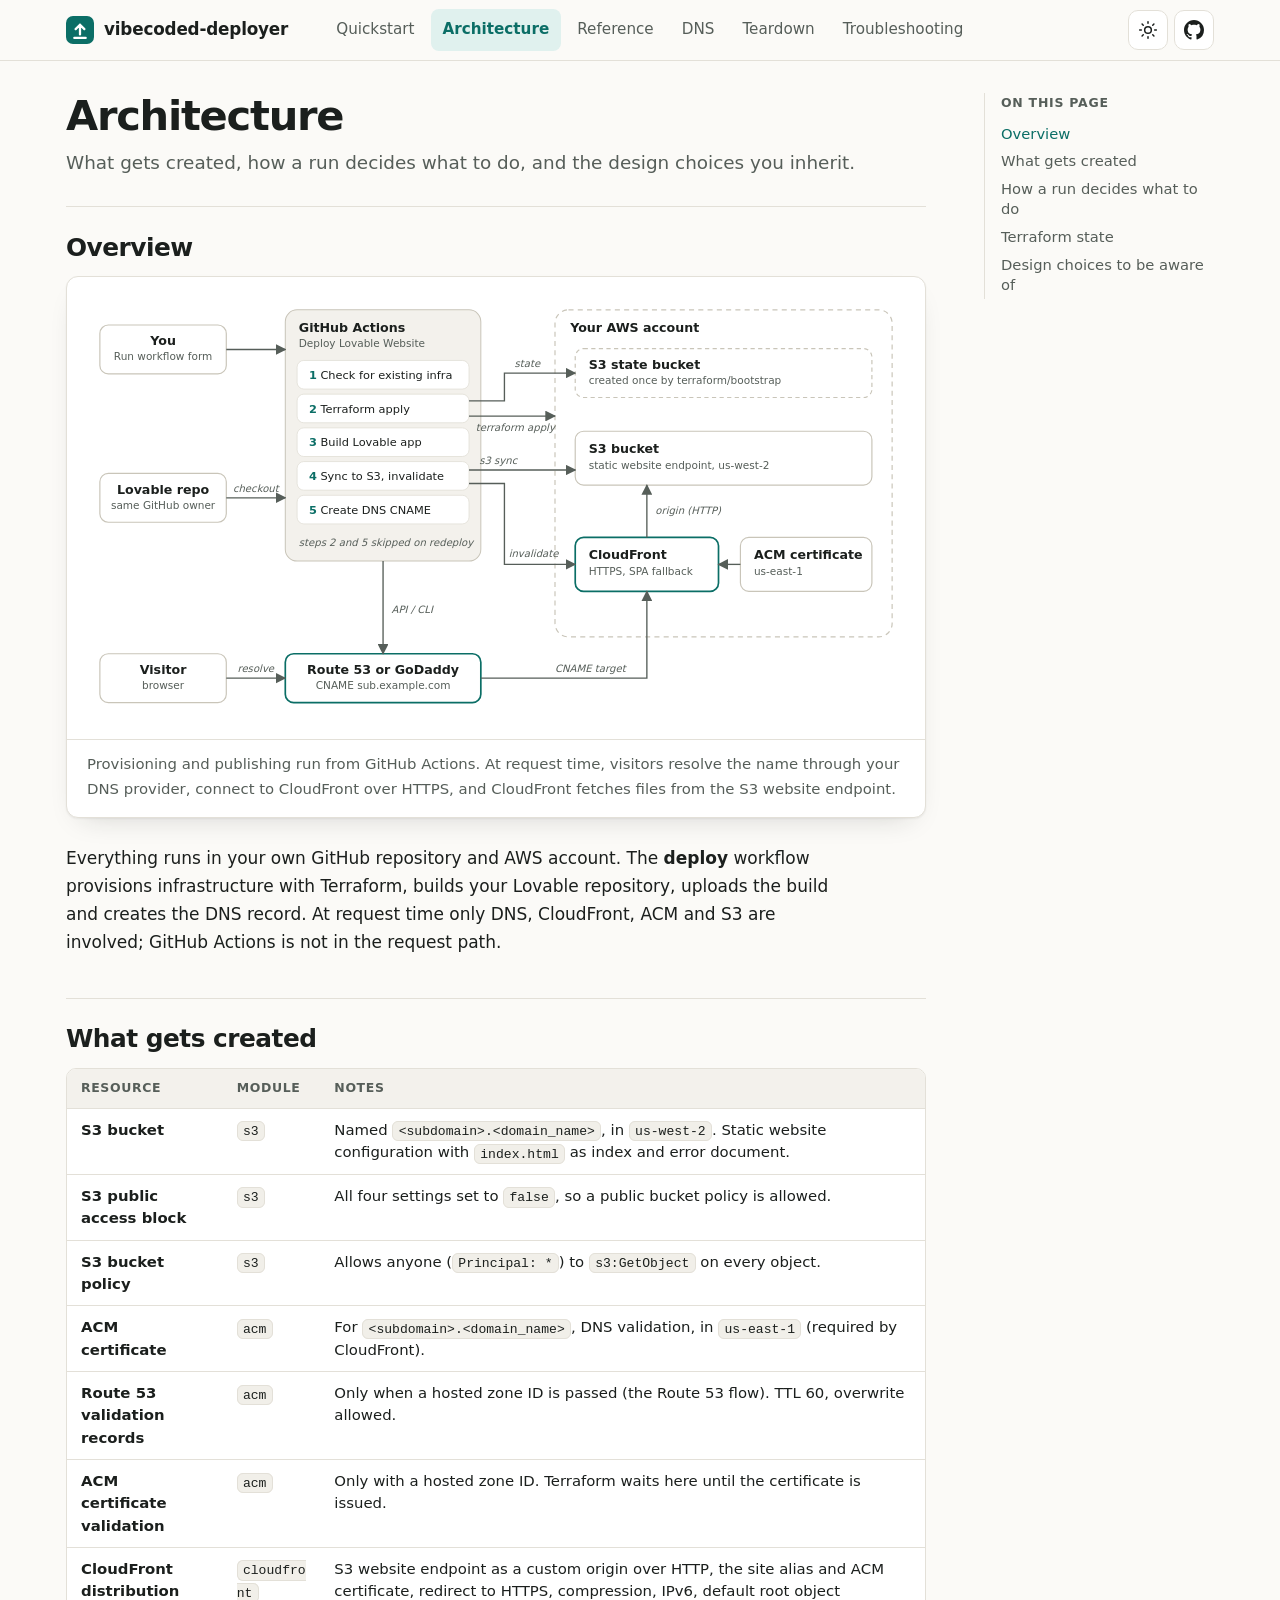
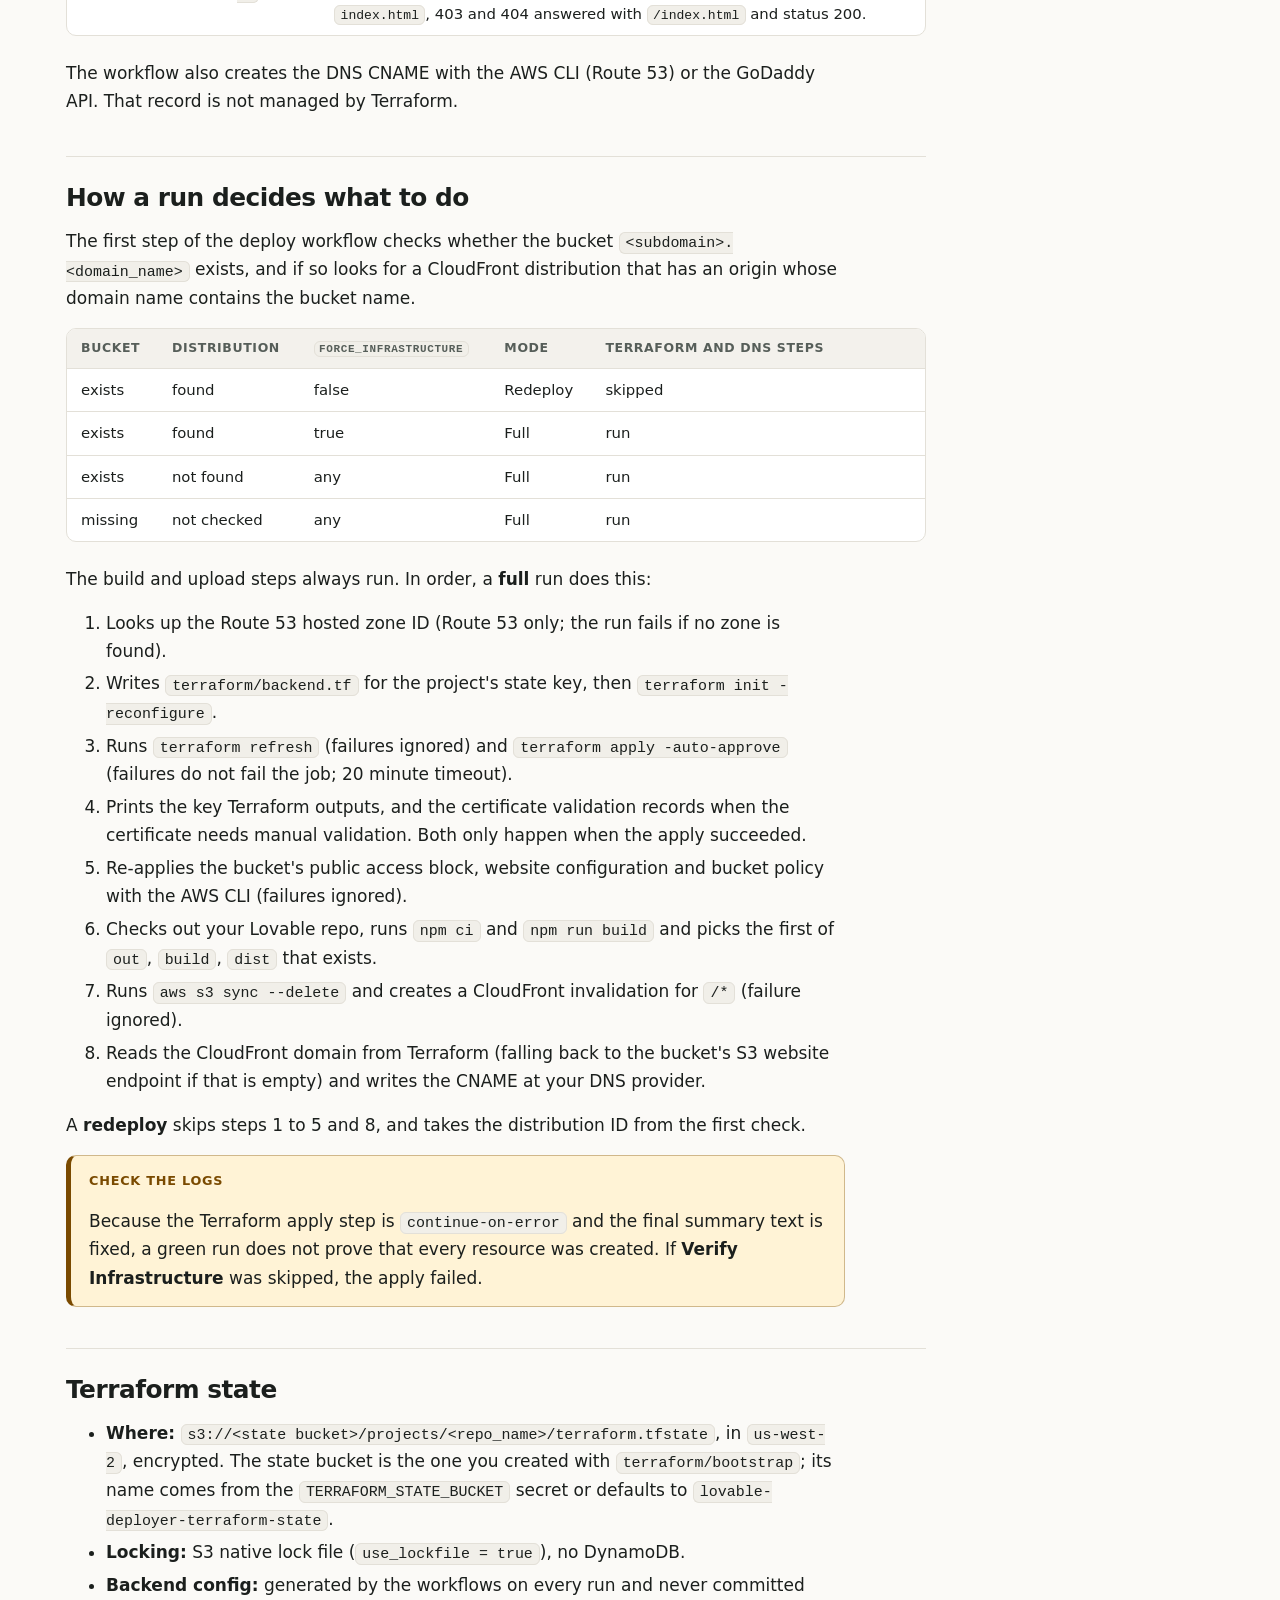
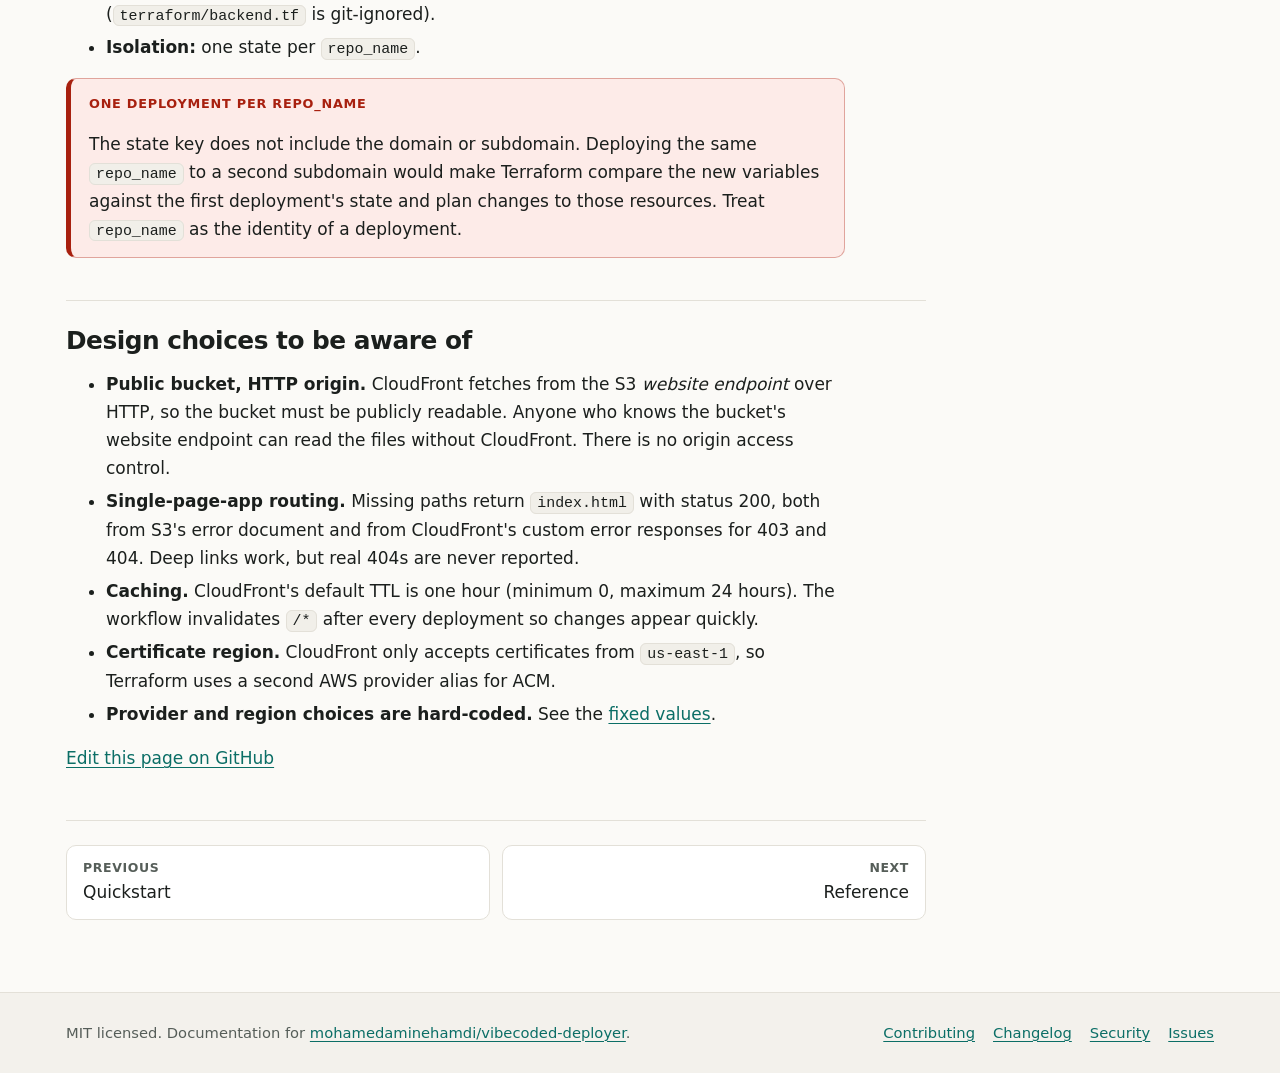
==== docs/architecture.html @ f10f0ac2 "Initial release of vibecoded-deployer Deploy Lovable-generated React apps to your own AWS account (S" ====
<!doctype html>
<html lang="en">
<head>
  <meta charset="utf-8">
  <meta name="viewport" content="width=device-width, initial-scale=1">
  <title>Architecture · vibecoded-deployer</title>
  <meta name="description" content="What vibecoded-deployer creates in AWS, how the deploy workflow decides what to do, and where state lives.">
  <meta name="color-scheme" content="light dark">
  <link rel="icon" href="assets/favicon.svg" type="image/svg+xml">
  <script>document.documentElement.classList.add("js");try{var t=localStorage.getItem("ld-theme");if(t==="light"||t==="dark"){document.documentElement.setAttribute("data-theme",t)}}catch(e){}</script>
  <link rel="stylesheet" href="assets/site.css">
</head>
<body>
  <a class="skip-link" href="#main">Skip to content</a>
  <header class="site-header">
    <div class="container header-inner">
      <a class="brand" href="index.html"><svg viewBox="0 0 32 32" aria-hidden="true" focusable="false"><rect width="32" height="32" rx="8" fill="var(--accent)"/><path d="M16 21V10m0 0-5 5m5-5 5 5M9.5 25h13" fill="none" stroke="var(--accent-contrast)" stroke-width="2.6" stroke-linecap="round" stroke-linejoin="round"/></svg><span>vibecoded-deployer</span></a>
      <nav class="site-nav" id="site-nav" aria-label="Primary">
          <a href="quickstart.html">Quickstart</a>
          <a href="architecture.html" aria-current="page">Architecture</a>
          <a href="reference.html">Reference</a>
          <a href="dns.html">DNS</a>
          <a href="teardown.html">Teardown</a>
          <a href="troubleshooting.html">Troubleshooting</a>
      </nav>
      <div class="header-actions">
        <button class="icon-btn theme-btn" type="button" data-theme-toggle aria-label="Dark mode" aria-pressed="false"><svg class="sun" viewBox="0 0 24 24" aria-hidden="true" focusable="false"><circle cx="12" cy="12" r="4"/><path d="M12 2v2M12 20v2M4.9 4.9l1.4 1.4M17.7 17.7l1.4 1.4M2 12h2M20 12h2M4.9 19.1l1.4-1.4M17.7 6.3l1.4-1.4"/></svg><svg class="moon" viewBox="0 0 24 24" aria-hidden="true" focusable="false"><path d="M21 12.8A9 9 0 1 1 11.2 3a7 7 0 0 0 9.8 9.8z"/></svg></button>
        <a class="icon-btn" href="https://github.com/mohamedaminehamdi/vibecoded-deployer" aria-label="vibecoded-deployer on GitHub"><svg class="filled" viewBox="0 0 16 16" aria-hidden="true" focusable="false"><path d="M8 0C3.58 0 0 3.58 0 8c0 3.54 2.29 6.53 5.47 7.59.4.07.55-.17.55-.38 0-.19-.01-.82-.01-1.49-2.01.37-2.53-.49-2.69-.94-.09-.23-.48-.94-.82-1.13-.28-.15-.68-.52-.01-.53.63-.01 1.08.58 1.23.82.72 1.21 1.87.87 2.33.66.07-.52.28-.87.51-1.07-1.78-.2-3.64-.89-3.64-3.95 0-.87.31-1.59.82-2.15-.08-.2-.36-1.02.08-2.12 0 0 .67-.21 2.2.82.64-.18 1.32-.27 2-.27.68 0 1.36.09 2 .27 1.53-1.04 2.2-.82 2.2-.82.44 1.1.16 1.92.08 2.12.51.56.82 1.27.82 2.15 0 3.07-1.87 3.75-3.65 3.95.29.25.54.73.54 1.48 0 1.07-.01 1.93-.01 2.2 0 .21.15.46.55.38A8.01 8.01 0 0 0 16 8c0-4.42-3.58-8-8-8z"/></svg></a>
        <button class="icon-btn menu-btn" type="button" data-menu-toggle aria-expanded="false" aria-controls="site-nav" aria-label="Menu"><svg viewBox="0 0 24 24" aria-hidden="true" focusable="false"><path d="M4 7h16M4 12h16M4 17h16"/></svg></button>
      </div>
    </div>
  </header>
  <main id="main">
    <div class="container doc">
      <div class="toc-col"><nav class="toc" aria-labelledby="toc-title"><p class="toc-title" id="toc-title">On this page</p><ul>
<li><a href="#overview">Overview</a></li>
<li><a href="#resources">What gets created</a></li>
<li><a href="#decision">How a run decides what to do</a></li>
<li><a href="#state">Terraform state</a></li>
<li><a href="#design">Design choices to be aware of</a></li>
</ul></nav></div>
      <article class="doc-main">
        <h1>Architecture</h1>
        <p class="page-lede">What gets created, how a run decides what to do, and the design choices you inherit.</p>
        <h2 id="overview">Overview<a class="anchor" href="#overview" aria-label="Link to this section">#</a></h2>
        <figure class="diagram">
  <div class="diagram-scroll" tabindex="0" role="region" aria-label="Architecture diagram (scrolls horizontally on small screens)">
    <svg viewBox="0 0 980 510" role="img" aria-labelledby="dg-title dg-desc">
      <title id="dg-title">vibecoded-deployer architecture</title>
      <desc id="dg-desc">You run a GitHub Actions workflow. It checks for existing infrastructure, applies Terraform to create an S3 bucket, an ACM certificate and a CloudFront distribution in your AWS account, builds your Lovable repository, syncs the build to S3, invalidates the CloudFront cache and writes a CNAME at Route 53 or GoDaddy. Visitors resolve the name through DNS and reach CloudFront, which serves the files from S3.</desc>
      <defs>
        <marker id="dg-arrowhead" viewBox="0 0 10 10" refX="9" refY="5" markerWidth="8" markerHeight="8" orient="auto-start-reverse">
          <path class="dg-head" d="M0 0 L10 5 L0 10 z"/>
        </marker>
      </defs>

      <!-- Left column -->
      <rect class="dg-node" x="20" y="38" width="150" height="58" rx="10"/>
      <text class="dg-title" x="95" y="62" text-anchor="middle">You</text>
      <text class="dg-sub" x="95" y="80" text-anchor="middle">Run workflow form</text>

      <rect class="dg-node" x="20" y="214" width="150" height="58" rx="10"/>
      <text class="dg-title" x="95" y="238" text-anchor="middle">Lovable repo</text>
      <text class="dg-sub" x="95" y="256" text-anchor="middle">same GitHub owner</text>

      <rect class="dg-node" x="20" y="428" width="150" height="58" rx="10"/>
      <text class="dg-title" x="95" y="452" text-anchor="middle">Visitor</text>
      <text class="dg-sub" x="95" y="470" text-anchor="middle">browser</text>

      <!-- GitHub Actions panel -->
      <rect class="dg-panel" x="240" y="20" width="232" height="298" rx="14"/>
      <text class="dg-title" x="256" y="46">GitHub Actions</text>
      <text class="dg-sub" x="256" y="64">Deploy Lovable Website</text>

      <rect class="dg-step" x="254" y="80" width="204" height="34" rx="8"/>
      <text class="dg-text" x="268" y="102"><tspan class="dg-num">1</tspan>  Check for existing infra</text>
      <rect class="dg-step" x="254" y="120" width="204" height="34" rx="8"/>
      <text class="dg-text" x="268" y="142"><tspan class="dg-num">2</tspan>  Terraform apply</text>
      <rect class="dg-step" x="254" y="160" width="204" height="34" rx="8"/>
      <text class="dg-text" x="268" y="182"><tspan class="dg-num">3</tspan>  Build Lovable app</text>
      <rect class="dg-step" x="254" y="200" width="204" height="34" rx="8"/>
      <text class="dg-text" x="268" y="222"><tspan class="dg-num">4</tspan>  Sync to S3, invalidate</text>
      <rect class="dg-step" x="254" y="240" width="204" height="34" rx="8"/>
      <text class="dg-text" x="268" y="262"><tspan class="dg-num">5</tspan>  Create DNS CNAME</text>
      <text class="dg-label" x="256" y="300">steps 2 and 5 skipped on redeploy</text>

      <!-- DNS -->
      <rect class="dg-node is-accent" x="240" y="428" width="232" height="58" rx="10"/>
      <text class="dg-title" x="356" y="452" text-anchor="middle">Route 53 or GoDaddy</text>
      <text class="dg-sub" x="356" y="470" text-anchor="middle">CNAME  sub.example.com</text>

      <!-- AWS account -->
      <rect class="dg-aws" x="560" y="20" width="400" height="388" rx="16"/>
      <text class="dg-title" x="578" y="46">Your AWS account</text>

      <rect class="dg-node is-dashed" x="584" y="66" width="352" height="58" rx="10"/>
      <text class="dg-title" x="600" y="90">S3 state bucket</text>
      <text class="dg-sub" x="600" y="108">created once by terraform/bootstrap</text>

      <rect class="dg-node" x="584" y="164" width="352" height="64" rx="10"/>
      <text class="dg-title" x="600" y="190">S3 bucket</text>
      <text class="dg-sub" x="600" y="209">static website endpoint, us-west-2</text>

      <rect class="dg-node is-accent" x="584" y="290" width="170" height="64" rx="10"/>
      <text class="dg-title" x="600" y="316">CloudFront</text>
      <text class="dg-sub" x="600" y="335">HTTPS, SPA fallback</text>

      <rect class="dg-node" x="780" y="290" width="156" height="64" rx="10"/>
      <text class="dg-title" x="796" y="316">ACM certificate</text>
      <text class="dg-sub" x="796" y="335">us-east-1</text>

      <!-- Arrows -->
      <path class="dg-arrow" marker-end="url(#dg-arrowhead)" d="M170 67 H240"/>
      <path class="dg-arrow" marker-end="url(#dg-arrowhead)" d="M170 243 H240"/>
      <text class="dg-label" x="205" y="236" text-anchor="middle">checkout</text>

      <path class="dg-arrow" marker-end="url(#dg-arrowhead)" d="M458 128 H500 V95 H584"/>
      <text class="dg-label" x="512" y="88">state</text>
      <path class="dg-arrow" marker-end="url(#dg-arrowhead)" d="M458 146 H560"/>
      <text class="dg-label" x="466" y="164">terraform apply</text>

      <path class="dg-arrow" marker-end="url(#dg-arrowhead)" d="M458 210 H584"/>
      <text class="dg-label" x="470" y="203">s3 sync</text>
      <path class="dg-arrow" marker-end="url(#dg-arrowhead)" d="M458 226 H500 V322 H584"/>
      <text class="dg-label" x="505" y="313">invalidate</text>

      <path class="dg-arrow" marker-end="url(#dg-arrowhead)" d="M356 318 V428"/>
      <text class="dg-label" x="366" y="380">API / CLI</text>

      <path class="dg-arrow" marker-end="url(#dg-arrowhead)" d="M170 457 H240"/>
      <text class="dg-label" x="205" y="450" text-anchor="middle">resolve</text>

      <path class="dg-arrow" marker-end="url(#dg-arrowhead)" d="M472 457 H669 V354"/>
      <text class="dg-label" x="560" y="450">CNAME target</text>

      <path class="dg-arrow" marker-end="url(#dg-arrowhead)" d="M669 290 V228"/>
      <text class="dg-label" x="679" y="262">origin (HTTP)</text>

      <path class="dg-arrow" marker-end="url(#dg-arrowhead)" d="M780 322 H754"/>
    </svg>
  </div>
  <figcaption>Provisioning and publishing run from GitHub Actions. At request time, visitors resolve the name through your DNS provider, connect to CloudFront over HTTPS, and CloudFront fetches files from the S3 website endpoint.</figcaption>
</figure>

        <p>Everything runs in your own GitHub repository and AWS account. The <strong>deploy</strong> workflow provisions infrastructure with Terraform, builds your Lovable repository, uploads the build and creates the DNS record. At request time only DNS, CloudFront, ACM and S3 are involved; GitHub Actions is not in the request path.</p>

        <h2 id="resources">What gets created<a class="anchor" href="#resources" aria-label="Link to this section">#</a></h2>
        <div class="table-wrap" tabindex="0" role="region" aria-label="Terraform resources by module (scrolls horizontally if needed)"><table>
          <caption class="sr-only">Terraform resources by module</caption>
          <thead><tr><th scope="col">Resource</th><th scope="col">Module</th><th scope="col">Notes</th></tr></thead>
          <tbody>
            <tr><th scope="row">S3 bucket</th><td><code>s3</code></td><td>Named <code>&lt;subdomain&gt;.&lt;domain_name&gt;</code>, in <code>us-west-2</code>. Static website configuration with <code>index.html</code> as index and error document.</td></tr>
            <tr><th scope="row">S3 public access block</th><td><code>s3</code></td><td>All four settings set to <code>false</code>, so a public bucket policy is allowed.</td></tr>
            <tr><th scope="row">S3 bucket policy</th><td><code>s3</code></td><td>Allows anyone (<code>Principal: *</code>) to <code>s3:GetObject</code> on every object.</td></tr>
            <tr><th scope="row">ACM certificate</th><td><code>acm</code></td><td>For <code>&lt;subdomain&gt;.&lt;domain_name&gt;</code>, DNS validation, in <code>us-east-1</code> (required by CloudFront).</td></tr>
            <tr><th scope="row">Route 53 validation records</th><td><code>acm</code></td><td>Only when a hosted zone ID is passed (the Route 53 flow). TTL 60, overwrite allowed.</td></tr>
            <tr><th scope="row">ACM certificate validation</th><td><code>acm</code></td><td>Only with a hosted zone ID. Terraform waits here until the certificate is issued.</td></tr>
            <tr><th scope="row">CloudFront distribution</th><td><code>cloudfront</code></td><td>S3 website endpoint as a custom origin over HTTP, the site alias and ACM certificate, redirect to HTTPS, compression, IPv6, default root object <code>index.html</code>, 403 and 404 answered with <code>/index.html</code> and status 200.</td></tr>
          </tbody>
        </table></div>
        <p>The workflow also creates the DNS CNAME with the AWS CLI (Route 53) or the GoDaddy API. That record is not managed by Terraform.</p>

        <h2 id="decision">How a run decides what to do<a class="anchor" href="#decision" aria-label="Link to this section">#</a></h2>
        <p>The first step of the deploy workflow checks whether the bucket <code>&lt;subdomain&gt;.&lt;domain_name&gt;</code> exists, and if so looks for a CloudFront distribution that has an origin whose domain name contains the bucket name.</p>
        <div class="table-wrap" tabindex="0" role="region" aria-label="Deploy mode by existing infrastructure (scrolls horizontally if needed)"><table>
          <caption class="sr-only">Deploy mode by existing infrastructure</caption>
          <thead><tr><th scope="col">Bucket</th><th scope="col">Distribution</th><th scope="col"><code>force_infrastructure</code></th><th scope="col">Mode</th><th scope="col">Terraform and DNS steps</th></tr></thead>
          <tbody>
            <tr><td>exists</td><td>found</td><td>false</td><td>Redeploy</td><td>skipped</td></tr>
            <tr><td>exists</td><td>found</td><td>true</td><td>Full</td><td>run</td></tr>
            <tr><td>exists</td><td>not found</td><td>any</td><td>Full</td><td>run</td></tr>
            <tr><td>missing</td><td>not checked</td><td>any</td><td>Full</td><td>run</td></tr>
          </tbody>
        </table></div>
        <p>The build and upload steps always run. In order, a <strong>full</strong> run does this:</p>
        <ol>
          <li>Looks up the Route 53 hosted zone ID (Route 53 only; the run fails if no zone is found).</li>
          <li>Writes <code>terraform/backend.tf</code> for the project's state key, then <code>terraform init -reconfigure</code>.</li>
          <li>Runs <code>terraform refresh</code> (failures ignored) and <code>terraform apply -auto-approve</code> (failures do not fail the job; 20 minute timeout).</li>
          <li>Prints the key Terraform outputs, and the certificate validation records when the certificate needs manual validation. Both only happen when the apply succeeded.</li>
          <li>Re-applies the bucket's public access block, website configuration and bucket policy with the AWS CLI (failures ignored).</li>
          <li>Checks out your Lovable repo, runs <code>npm ci</code> and <code>npm run build</code> and picks the first of <code>out</code>, <code>build</code>, <code>dist</code> that exists.</li>
          <li>Runs <code>aws s3 sync --delete</code> and creates a CloudFront invalidation for <code>/*</code> (failure ignored).</li>
          <li>Reads the CloudFront domain from Terraform (falling back to the bucket's S3 website endpoint if that is empty) and writes the CNAME at your DNS provider.</li>
        </ol>
        <p>A <strong>redeploy</strong> skips steps 1 to 5 and 8, and takes the distribution ID from the first check.</p>
        <div class="callout warn">
          <p class="callout-title">Check the logs</p>
          <p>Because the Terraform apply step is <code>continue-on-error</code> and the final summary text is fixed, a green run does not prove that every resource was created. If <strong>Verify Infrastructure</strong> was skipped, the apply failed.</p>
        </div>

        <h2 id="state">Terraform state<a class="anchor" href="#state" aria-label="Link to this section">#</a></h2>
        <ul>
          <li><strong>Where:</strong> <code>s3://&lt;state bucket&gt;/projects/&lt;repo_name&gt;/terraform.tfstate</code>, in <code>us-west-2</code>, encrypted. The state bucket is the one you created with <code>terraform/bootstrap</code>; its name comes from the <code>TERRAFORM_STATE_BUCKET</code> secret or defaults to <code>lovable-deployer-terraform-state</code>.</li>
          <li><strong>Locking:</strong> S3 native lock file (<code>use_lockfile = true</code>), no DynamoDB.</li>
          <li><strong>Backend config:</strong> generated by the workflows on every run and never committed (<code>terraform/backend.tf</code> is git-ignored).</li>
          <li><strong>Isolation:</strong> one state per <code>repo_name</code>.</li>
        </ul>
        <div class="callout danger">
          <p class="callout-title">One deployment per repo_name</p>
          <p>The state key does not include the domain or subdomain. Deploying the same <code>repo_name</code> to a second subdomain would make Terraform compare the new variables against the first deployment's state and plan changes to those resources. Treat <code>repo_name</code> as the identity of a deployment.</p>
        </div>

        <h2 id="design">Design choices to be aware of<a class="anchor" href="#design" aria-label="Link to this section">#</a></h2>
        <ul>
          <li><strong>Public bucket, HTTP origin.</strong> CloudFront fetches from the S3 <em>website endpoint</em> over HTTP, so the bucket must be publicly readable. Anyone who knows the bucket's website endpoint can read the files without CloudFront. There is no origin access control.</li>
          <li><strong>Single-page-app routing.</strong> Missing paths return <code>index.html</code> with status 200, both from S3's error document and from CloudFront's custom error responses for 403 and 404. Deep links work, but real 404s are never reported.</li>
          <li><strong>Caching.</strong> CloudFront's default TTL is one hour (minimum 0, maximum 24 hours). The workflow invalidates <code>/*</code> after every deployment so changes appear quickly.</li>
          <li><strong>Certificate region.</strong> CloudFront only accepts certificates from <code>us-east-1</code>, so Terraform uses a second AWS provider alias for ACM.</li>
          <li><strong>Provider and region choices are hard-coded.</strong> See the <a href="reference.html#fixed-values">fixed values</a>.</li>
        </ul>

        <p><a href="https://github.com/mohamedaminehamdi/vibecoded-deployer/edit/main/docs/architecture.html">Edit this page on GitHub</a></p>
        <nav class="pager" aria-label="Pages"><a class="prev" href="quickstart.html"><small>Previous</small>Quickstart</a><a class="next" href="reference.html"><small>Next</small>Reference</a></nav>
      </article>
    </div>
  </main>
  <footer class="site-footer">
    <div class="container footer-inner">
      <p>MIT licensed. Documentation for <a href="https://github.com/mohamedaminehamdi/vibecoded-deployer">mohamedaminehamdi/vibecoded-deployer</a>.</p>
      <ul>
        <li><a href="https://github.com/mohamedaminehamdi/vibecoded-deployer/blob/main/CONTRIBUTING.md">Contributing</a></li>
        <li><a href="https://github.com/mohamedaminehamdi/vibecoded-deployer/blob/main/CHANGELOG.md">Changelog</a></li>
        <li><a href="https://github.com/mohamedaminehamdi/vibecoded-deployer/blob/main/SECURITY.md">Security</a></li>
        <li><a href="https://github.com/mohamedaminehamdi/vibecoded-deployer/issues">Issues</a></li>
      </ul>
    </div>
  </footer>
  <script src="assets/site.js" defer></script>
</body>
</html>
---- docs/assets/site.css ----
/* vibecoded-deployer docs. Plain CSS, no build step. Relative URLs only. */

:root {
  color-scheme: light;
  --bg: #fbfaf7;
  --surface: #ffffff;
  --surface-2: #f3f1ec;
  --border: #e3e0d8;
  --border-strong: #c9c5b9;
  --text: #1b1f1d;
  --muted: #565e59;
  --accent: #0b6e66;
  --accent-hover: #09554f;
  --accent-contrast: #ffffff;
  --accent-soft: #e0f1ee;
  --code-bg: #f1efe9;
  --info: #1d4ed8;
  --info-bg: #eaf0fe;
  --warn: #7a4a00;
  --warn-bg: #fff3d6;
  --danger: #a8200f;
  --danger-bg: #fdebe8;
  --shadow: 0 1px 2px rgba(27, 31, 29, 0.06), 0 12px 28px -16px rgba(27, 31, 29, 0.22);
  --radius: 12px;
  --header-h: 60px;
  --font: system-ui, -apple-system, "Segoe UI", Roboto, "Helvetica Neue", Arial, sans-serif;
  --mono: ui-monospace, "SF Mono", SFMono-Regular, Menlo, Consolas, "Liberation Mono", monospace;
}

@media (prefers-color-scheme: dark) {
  :root:not([data-theme="light"]) {
    color-scheme: dark;
    --bg: #0d1210;
    --surface: #141b18;
    --surface-2: #19231f;
    --border: #25312b;
    --border-strong: #3a4a42;
    --text: #e7ede9;
    --muted: #a0aea7;
    --accent: #4fd1c0;
    --accent-hover: #7be3d5;
    --accent-contrast: #04211d;
    --accent-soft: #12302c;
    --code-bg: #101815;
    --info: #8fb0ff;
    --info-bg: #14203d;
    --warn: #f3c46b;
    --warn-bg: #2d2410;
    --danger: #ff9b8e;
    --danger-bg: #3a1613;
    --shadow: 0 1px 2px rgba(0, 0, 0, 0.4), 0 12px 28px -16px rgba(0, 0, 0, 0.7);
  }
}

:root[data-theme="dark"] {
  color-scheme: dark;
  --bg: #0d1210;
  --surface: #141b18;
  --surface-2: #19231f;
  --border: #25312b;
  --border-strong: #3a4a42;
  --text: #e7ede9;
  --muted: #a0aea7;
  --accent: #4fd1c0;
  --accent-hover: #7be3d5;
  --accent-contrast: #04211d;
  --accent-soft: #12302c;
  --code-bg: #101815;
  --info: #8fb0ff;
  --info-bg: #14203d;
  --warn: #f3c46b;
  --warn-bg: #2d2410;
  --danger: #ff9b8e;
  --danger-bg: #3a1613;
  --shadow: 0 1px 2px rgba(0, 0, 0, 0.4), 0 12px 28px -16px rgba(0, 0, 0, 0.7);
}

*,
*::before,
*::after {
  box-sizing: border-box;
}

html {
  scroll-padding-top: calc(var(--header-h) + 20px);
  -webkit-text-size-adjust: 100%;
  text-size-adjust: 100%;
}

body {
  margin: 0;
  background: var(--bg);
  color: var(--text);
  font-family: var(--font);
  font-size: 1.0625rem;
  line-height: 1.65;
  -webkit-font-smoothing: antialiased;
}

img,
svg {
  max-width: 100%;
}

a {
  color: var(--accent);
  text-underline-offset: 0.18em;
  text-decoration-thickness: 0.08em;
}

a:hover {
  color: var(--accent-hover);
}

:focus-visible {
  outline: 3px solid var(--accent);
  outline-offset: 2px;
  border-radius: 4px;
}

.skip-link {
  position: absolute;
  left: 16px;
  top: -80px;
  z-index: 100;
  padding: 10px 16px;
  background: var(--accent);
  color: var(--accent-contrast);
  border-radius: 8px;
  font-weight: 600;
  text-decoration: none;
}

.skip-link:focus {
  top: 12px;
  color: var(--accent-contrast);
}

.sr-only {
  position: absolute;
  width: 1px;
  height: 1px;
  padding: 0;
  margin: -1px;
  overflow: hidden;
  clip: rect(0, 0, 0, 0);
  white-space: nowrap;
  border: 0;
}

.container {
  width: 100%;
  max-width: 1180px;
  margin-inline: auto;
  padding-inline: 16px;
}

/* ---------- Header ---------- */

.site-header {
  position: sticky;
  top: 0;
  z-index: 50;
  background: color-mix(in srgb, var(--bg) 88%, transparent);
  -webkit-backdrop-filter: saturate(1.4) blur(10px);
  backdrop-filter: saturate(1.4) blur(10px);
  border-bottom: 1px solid var(--border);
}

.header-inner {
  display: flex;
  align-items: center;
  gap: 12px;
  min-height: var(--header-h);
  flex-wrap: wrap;
}

.brand {
  display: inline-flex;
  align-items: center;
  gap: 10px;
  color: var(--text);
  font-weight: 700;
  font-size: 1.05rem;
  letter-spacing: -0.01em;
  text-decoration: none;
  margin-right: auto;
}

.brand:hover {
  color: var(--text);
}

.brand svg {
  flex: none;
  width: 28px;
  height: 28px;
}

.site-nav {
  order: 3;
  width: 100%;
  display: flex;
  gap: 4px;
  overflow-x: auto;
  padding-bottom: 8px;
}

.js .site-nav {
  display: none;
  flex-direction: column;
  overflow: visible;
  padding-bottom: 12px;
}

.js .site-nav[data-open="true"] {
  display: flex;
}

.site-nav a {
  white-space: nowrap;
  padding: 8px 12px;
  border-radius: 8px;
  color: var(--muted);
  font-size: 0.95rem;
  font-weight: 500;
  text-decoration: none;
}

.site-nav a:hover {
  color: var(--text);
  background: var(--surface-2);
}

.site-nav a[aria-current="page"] {
  color: var(--accent);
  background: var(--accent-soft);
  font-weight: 600;
}

.header-actions {
  display: flex;
  align-items: center;
  gap: 6px;
}

.icon-btn {
  display: inline-grid;
  place-items: center;
  width: 40px;
  height: 40px;
  padding: 0;
  border: 1px solid var(--border);
  border-radius: 10px;
  background: var(--surface);
  color: var(--text);
  cursor: pointer;
  text-decoration: none;
}

.icon-btn:hover {
  background: var(--surface-2);
  color: var(--text);
}

.icon-btn svg {
  width: 20px;
  height: 20px;
  fill: none;
  stroke: currentColor;
  stroke-width: 1.8;
  stroke-linecap: round;
  stroke-linejoin: round;
}

.icon-btn svg.filled {
  fill: currentColor;
  stroke: none;
}

.menu-btn {
  display: none;
}

.js .menu-btn {
  display: inline-grid;
}

.theme-btn .moon {
  display: none;
}

:root[data-theme="dark"] .theme-btn .sun {
  display: none;
}

:root[data-theme="dark"] .theme-btn .moon {
  display: block;
}

@media (prefers-color-scheme: dark) {
  :root:not([data-theme="light"]) .theme-btn .sun {
    display: none;
  }

  :root:not([data-theme="light"]) .theme-btn .moon {
    display: block;
  }
}

@media (min-width: 980px) {
  .site-nav,
  .js .site-nav {
    order: 0;
    width: auto;
    display: flex;
    flex-direction: row;
    overflow: visible;
    padding-bottom: 0;
    margin-right: 8px;
  }

  .brand {
    margin-right: 0;
  }

  .header-inner {
    flex-wrap: nowrap;
  }

  .header-actions {
    margin-left: auto;
  }

  .site-nav {
    margin-left: 24px;
  }

  .js .menu-btn {
    display: none;
  }
}

/* ---------- Buttons ---------- */

.btn {
  display: inline-flex;
  align-items: center;
  gap: 8px;
  padding: 11px 20px;
  border-radius: 10px;
  border: 1px solid var(--border-strong);
  background: var(--surface);
  color: var(--text);
  font: inherit;
  font-weight: 600;
  font-size: 1rem;
  text-decoration: none;
  cursor: pointer;
  transition: background-color 0.15s ease, border-color 0.15s ease, transform 0.15s ease;
}

.btn:hover {
  background: var(--surface-2);
  color: var(--text);
}

.btn:active {
  transform: translateY(1px);
}

.btn-primary {
  background: var(--accent);
  border-color: var(--accent);
  color: var(--accent-contrast);
}

.btn-primary:hover {
  background: var(--accent-hover);
  border-color: var(--accent-hover);
  color: var(--accent-contrast);
}

/* ---------- Home ---------- */

.hero {
  position: relative;
  overflow: hidden;
  border-bottom: 1px solid var(--border);
  background:
    radial-gradient(60rem 28rem at 85% -10%, color-mix(in srgb, var(--accent) 16%, transparent), transparent 60%),
    linear-gradient(var(--border) 1px, transparent 1px) 0 0 / 100% 44px,
    linear-gradient(90deg, var(--border) 1px, transparent 1px) 0 0 / 44px 100%,
    var(--bg);
  background-blend-mode: normal, soft-light, soft-light, normal;
}

.hero::after {
  content: "";
  position: absolute;
  inset: auto 0 0 0;
  height: 120px;
  background: linear-gradient(transparent, var(--bg));
  pointer-events: none;
}

.hero-inner {
  position: relative;
  z-index: 1;
  padding-block: 64px 80px;
}

.hero-copy {
  max-width: 820px;
}

.eyebrow {
  display: inline-block;
  margin: 0 0 16px;
  padding: 4px 12px;
  border: 1px solid var(--border-strong);
  border-radius: 999px;
  background: var(--surface);
  color: var(--muted);
  font-family: var(--mono);
  font-size: 0.82rem;
}

.hero h1 {
  margin: 0 0 20px;
  font-size: clamp(2.1rem, 5.4vw, 3.5rem);
  line-height: 1.08;
  letter-spacing: -0.035em;
  font-weight: 750;
  text-wrap: balance;
}

.hero h1 em {
  font-style: normal;
  color: var(--accent);
}

.lede {
  margin: 0 0 28px;
  max-width: 62ch;
  font-size: 1.2rem;
  color: var(--muted);
  text-wrap: pretty;
}

.cta-row {
  display: flex;
  flex-wrap: wrap;
  gap: 12px;
}

.fact-row {
  display: flex;
  flex-wrap: wrap;
  gap: 8px 20px;
  margin: 32px 0 0;
  padding: 0;
  list-style: none;
  color: var(--muted);
  font-size: 0.95rem;
}

.fact-row li::before {
  content: "";
  display: inline-block;
  width: 8px;
  height: 8px;
  margin-right: 8px;
  border-radius: 2px;
  background: var(--accent);
}

.section {
  padding-block: 56px;
}

.section + .section {
  border-top: 1px solid var(--border);
}

.section-head {
  max-width: 700px;
  margin-bottom: 28px;
}

.section-head h2 {
  margin: 0 0 8px;
  font-size: clamp(1.55rem, 3vw, 2rem);
  letter-spacing: -0.025em;
  line-height: 1.2;
}

.section-head p {
  margin: 0;
  color: var(--muted);
}

.grid {
  display: grid;
  gap: 16px;
  grid-template-columns: repeat(auto-fit, minmax(min(100%, 280px), 1fr));
}

.card {
  padding: 20px;
  border: 1px solid var(--border);
  border-radius: var(--radius);
  background: var(--surface);
}

.card h3 {
  margin: 0 0 6px;
  font-size: 1.05rem;
  letter-spacing: -0.01em;
}

.card p {
  margin: 0;
  color: var(--muted);
  font-size: 0.97rem;
}

.card .tag {
  display: inline-block;
  margin-bottom: 10px;
  padding: 2px 10px;
  border-radius: 999px;
  background: var(--accent-soft);
  color: var(--accent);
  font-size: 0.78rem;
  font-weight: 700;
  letter-spacing: 0.02em;
}

a.card {
  display: block;
  color: inherit;
  text-decoration: none;
  transition: border-color 0.15s ease, transform 0.15s ease, box-shadow 0.15s ease;
}

a.card:hover {
  border-color: var(--accent);
  transform: translateY(-2px);
  box-shadow: var(--shadow);
  color: inherit;
}

a.card h3 {
  color: var(--accent);
}

.split {
  display: grid;
  gap: 16px;
  grid-template-columns: 1fr;
}

@media (min-width: 760px) {
  .split {
    grid-template-columns: 1fr 1fr;
  }
}

/* ---------- Diagram ---------- */

.diagram {
  margin: 0 0 1.6rem;
  border: 1px solid var(--border);
  border-radius: var(--radius);
  background: var(--surface);
  box-shadow: var(--shadow);
}

.diagram-scroll {
  overflow-x: auto;
  padding: 16px;
}

.diagram-scroll:focus-visible {
  outline-offset: -3px;
}

.diagram svg {
  display: block;
  min-width: 720px;
  width: 100%;
  height: auto;
  font-family: var(--font);
}

.diagram figcaption {
  padding: 12px 20px 16px;
  border-top: 1px solid var(--border);
  color: var(--muted);
  font-size: 0.93rem;
}

.dg-panel {
  fill: var(--surface-2);
  stroke: var(--border-strong);
  stroke-width: 1.2;
}

.dg-aws {
  fill: none;
  stroke: var(--border-strong);
  stroke-width: 1.4;
  stroke-dasharray: 6 5;
}

.dg-node {
  fill: var(--surface);
  stroke: var(--border-strong);
  stroke-width: 1.4;
}

.dg-node.is-accent {
  stroke: var(--accent);
  stroke-width: 2;
}

.dg-node.is-dashed {
  stroke-dasharray: 5 4;
}

.dg-step {
  fill: var(--surface);
  stroke: var(--border);
  stroke-width: 1;
}

.dg-title {
  fill: var(--text);
  font-size: 15px;
  font-weight: 700;
}

.dg-text {
  fill: var(--text);
  font-size: 13.5px;
}

.dg-sub {
  fill: var(--muted);
  font-size: 12.5px;
}

.dg-label {
  fill: var(--muted);
  font-size: 12px;
  font-style: italic;
}

.dg-num {
  fill: var(--accent);
  font-weight: 700;
}

.dg-arrow {
  fill: none;
  stroke: var(--muted);
  stroke-width: 1.6;
}

.dg-head {
  fill: var(--muted);
}

/* ---------- Doc pages ---------- */

.doc {
  display: grid;
  gap: 24px;
  padding-block: 32px 72px;
  grid-template-columns: minmax(0, 1fr);
}

.doc-main {
  min-width: 0;
  max-width: 860px;
}

.doc-main > p,
.doc-main > ul,
.doc-main > ol,
.doc-main > h2,
.doc-main > h3,
.doc-main > details,
.doc-main > .callout,
.doc-main .steps {
  max-width: 72ch;
}

.doc-main > h1 {
  margin: 0 0 8px;
  font-size: clamp(1.9rem, 4vw, 2.6rem);
  line-height: 1.12;
  letter-spacing: -0.03em;
  font-weight: 750;
}

.doc-main .page-lede {
  margin: 0 0 28px;
  color: var(--muted);
  font-size: 1.15rem;
  text-wrap: pretty;
}

.doc-main h2 {
  position: relative;
  margin: 2.6rem 0 0.8rem;
  padding-top: 1.6rem;
  border-top: 1px solid var(--border);
  font-size: 1.55rem;
  line-height: 1.25;
  letter-spacing: -0.02em;
}

.doc-main h2:first-of-type {
  margin-top: 1.6rem;
}

.doc-main h3 {
  position: relative;
  margin: 1.9rem 0 0.5rem;
  font-size: 1.14rem;
  letter-spacing: -0.01em;
}

.doc-main p,
.doc-main ul,
.doc-main ol {
  margin: 0 0 1rem;
}

.doc-main li {
  margin-block: 0.3rem;
}

.doc-main li > p {
  margin-bottom: 0.4rem;
}

.anchor {
  margin-left: 0.4em;
  color: var(--muted);
  font-weight: 400;
  text-decoration: none;
  opacity: 0;
  transition: opacity 0.15s ease;
}

h2:hover .anchor,
h3:hover .anchor,
.anchor:focus-visible {
  opacity: 1;
}

@media (hover: none) {
  .anchor {
    opacity: 0.6;
  }
}

code,
kbd {
  font-family: var(--mono);
  font-size: 0.88em;
}

:not(pre) > code {
  padding: 0.12em 0.4em;
  border: 1px solid var(--border);
  border-radius: 6px;
  background: var(--code-bg);
  overflow-wrap: anywhere;
}

pre {
  margin: 0 0 1.2rem;
  padding: 14px 16px;
  overflow-x: auto;
  border: 1px solid var(--border);
  border-radius: 10px;
  background: var(--code-bg);
  font-size: 0.88rem;
  line-height: 1.55;
  tab-size: 2;
}

pre code {
  font-size: inherit;
  white-space: pre;
}

.code {
  position: relative;
}

.copy-btn {
  position: absolute;
  top: 8px;
  right: 8px;
  padding: 4px 10px;
  border: 1px solid var(--border-strong);
  border-radius: 8px;
  background: var(--surface);
  color: var(--muted);
  font: inherit;
  font-size: 0.78rem;
  font-weight: 600;
  cursor: pointer;
  opacity: 0;
  transition: opacity 0.15s ease;
}

.code:hover .copy-btn,
.code:focus-within .copy-btn,
.copy-btn:focus-visible {
  opacity: 1;
}

@media (hover: none) {
  .copy-btn {
    opacity: 1;
  }
}

.copy-btn:hover {
  color: var(--text);
  background: var(--surface-2);
}

.table-wrap {
  margin: 0 0 1.4rem;
  overflow-x: auto;
  border: 1px solid var(--border);
  border-radius: 10px;
  background: var(--surface);
}

.table-wrap:focus-visible {
  outline-offset: -3px;
}

table {
  width: 100%;
  min-width: 540px;
  border-collapse: collapse;
  font-size: 0.93rem;
  line-height: 1.5;
}

th,
td {
  padding: 10px 14px;
  text-align: left;
  vertical-align: top;
  border-bottom: 1px solid var(--border);
}

thead th {
  background: var(--surface-2);
  color: var(--muted);
  font-size: 0.78rem;
  font-weight: 700;
  letter-spacing: 0.05em;
  text-transform: uppercase;
  white-space: nowrap;
}

tbody tr:last-child td,
tbody tr:last-child th {
  border-bottom: 0;
}

tbody th {
  font-weight: 600;
}

th code {
  white-space: nowrap;
}

tbody td:last-child {
  min-width: 20rem;
}

.callout {
  margin: 0 0 1.4rem;
  padding: 14px 18px;
  border: 1px solid transparent;
  border-left-width: 5px;
  border-radius: 10px;
}

.callout > :last-child {
  margin-bottom: 0;
}

.callout-title {
  margin: 0 0 4px;
  font-size: 0.8rem;
  font-weight: 800;
  letter-spacing: 0.06em;
  text-transform: uppercase;
}

.callout.note {
  background: var(--info-bg);
  border-color: color-mix(in srgb, var(--info) 35%, transparent);
  border-left-color: var(--info);
}

.callout.note .callout-title {
  color: var(--info);
}

.callout.warn {
  background: var(--warn-bg);
  border-color: color-mix(in srgb, var(--warn) 35%, transparent);
  border-left-color: var(--warn);
}

.callout.warn .callout-title {
  color: var(--warn);
}

.callout.danger {
  background: var(--danger-bg);
  border-color: color-mix(in srgb, var(--danger) 35%, transparent);
  border-left-color: var(--danger);
}

.callout.danger .callout-title {
  color: var(--danger);
}

.steps {
  counter-reset: step;
  margin: 0 0 1.4rem;
  padding: 0;
  list-style: none;
}

.steps > li {
  position: relative;
  counter-increment: step;
  margin: 0;
  padding: 0 0 1.2rem 52px;
}

.steps > li::before {
  content: counter(step);
  position: absolute;
  left: 0;
  top: 0;
  display: grid;
  place-items: center;
  width: 34px;
  height: 34px;
  border-radius: 50%;
  background: var(--accent);
  color: var(--accent-contrast);
  font-weight: 700;
  font-size: 0.95rem;
}

.steps > li::after {
  content: "";
  position: absolute;
  left: 16px;
  top: 40px;
  bottom: 6px;
  width: 2px;
  background: var(--border);
}

.steps > li:last-child::after {
  display: none;
}

.steps > li > :first-child {
  margin-top: 4px;
}

.steps h3 {
  margin: 0 0 0.3rem;
  font-size: 1.1rem;
}

details.qa {
  margin: 0 0 10px;
  border: 1px solid var(--border);
  border-radius: 10px;
  background: var(--surface);
}

details.qa > summary {
  display: flex;
  gap: 12px;
  padding: 12px 16px;
  font-weight: 600;
  cursor: pointer;
  list-style: none;
}

details.qa > summary::-webkit-details-marker {
  display: none;
}

details.qa > summary::before {
  content: "";
  flex: none;
  width: 8px;
  height: 8px;
  margin-top: 0.55em;
  border-right: 2px solid var(--muted);
  border-bottom: 2px solid var(--muted);
  transform: rotate(-45deg);
  transition: transform 0.15s ease;
}

details.qa[open] > summary {
  border-bottom: 1px solid var(--border);
}

details.qa[open] > summary::before {
  transform: rotate(45deg);
}

details.qa > summary:hover {
  background: var(--surface-2);
  border-radius: 9px;
}

details.qa[open] > summary:hover {
  border-radius: 9px 9px 0 0;
}

details.qa > .qa-body {
  padding: 14px 18px 4px;
}

details.qa > .qa-body > :last-child {
  margin-bottom: 10px;
}

.toc {
  padding: 14px 18px;
  border: 1px solid var(--border);
  border-radius: 10px;
  background: var(--surface);
  font-size: 0.92rem;
}

.toc-title {
  margin: 0 0 6px;
  color: var(--muted);
  font-size: 0.78rem;
  font-weight: 800;
  letter-spacing: 0.06em;
  text-transform: uppercase;
}

.toc ul {
  margin: 0;
  padding: 0;
  list-style: none;
}

.toc li {
  margin: 0;
}

.toc a {
  display: block;
  padding: 4px 0;
  color: var(--muted);
  text-decoration: none;
  line-height: 1.35;
}

.toc a:hover,
.toc a[aria-current="true"] {
  color: var(--accent);
}

@media (min-width: 1100px) {
  .doc {
    grid-template-columns: minmax(0, 1fr) 230px;
    gap: 56px;
  }

  .toc-col {
    order: 2;
  }

  .toc {
    position: sticky;
    top: calc(var(--header-h) + 24px);
    max-height: calc(100vh - var(--header-h) - 48px);
    overflow-y: auto;
    padding: 0 0 0 16px;
    border: 0;
    border-left: 1px solid var(--border);
    border-radius: 0;
    background: none;
  }
}

.pager {
  display: flex;
  flex-wrap: wrap;
  gap: 12px;
  justify-content: space-between;
  margin-top: 3rem;
  padding-top: 1.5rem;
  border-top: 1px solid var(--border);
}

.pager a {
  display: block;
  flex: 1 1 220px;
  padding: 12px 16px;
  border: 1px solid var(--border);
  border-radius: 10px;
  background: var(--surface);
  color: var(--text);
  text-decoration: none;
}

.pager a:hover {
  border-color: var(--accent);
}

.pager small {
  display: block;
  color: var(--muted);
  font-size: 0.78rem;
  font-weight: 700;
  letter-spacing: 0.05em;
  text-transform: uppercase;
}

.pager .next {
  text-align: right;
}

/* ---------- Footer ---------- */

.site-footer {
  padding-block: 28px;
  border-top: 1px solid var(--border);
  background: var(--surface-2);
  color: var(--muted);
  font-size: 0.92rem;
}

.footer-inner {
  display: flex;
  flex-wrap: wrap;
  gap: 8px 24px;
  justify-content: space-between;
}

.footer-inner p {
  margin: 0;
}

.footer-inner ul {
  display: flex;
  flex-wrap: wrap;
  gap: 6px 18px;
  margin: 0;
  padding: 0;
  list-style: none;
}

@media (prefers-reduced-motion: reduce) {
  *,
  *::before,
  *::after {
    transition: none !important;
    animation: none !important;
    scroll-behavior: auto !important;
  }
}

@media print {
  .site-header,
  .toc-col,
  .copy-btn,
  .skip-link,
  .pager {
    display: none !important;
  }

  body {
    background: #fff;
    color: #000;
  }
}

.more {
  margin: 24px 0 0;
}
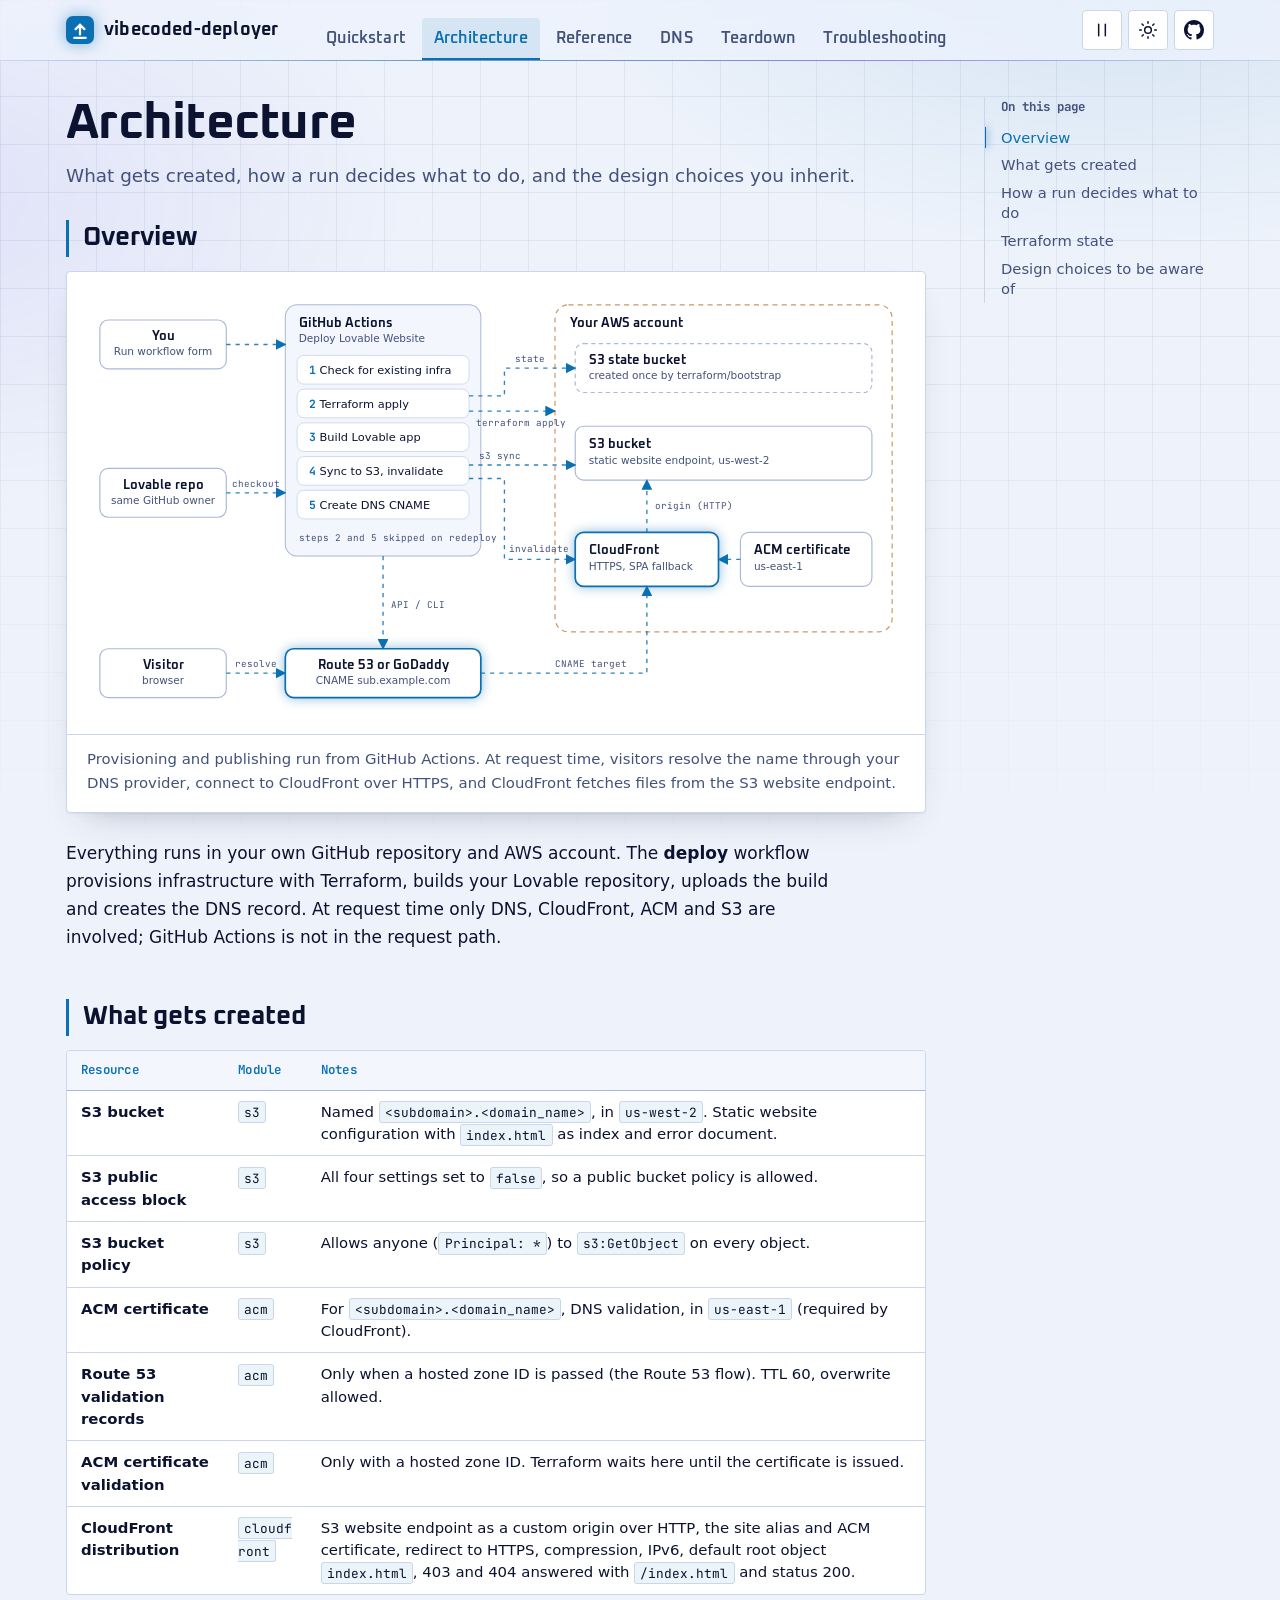
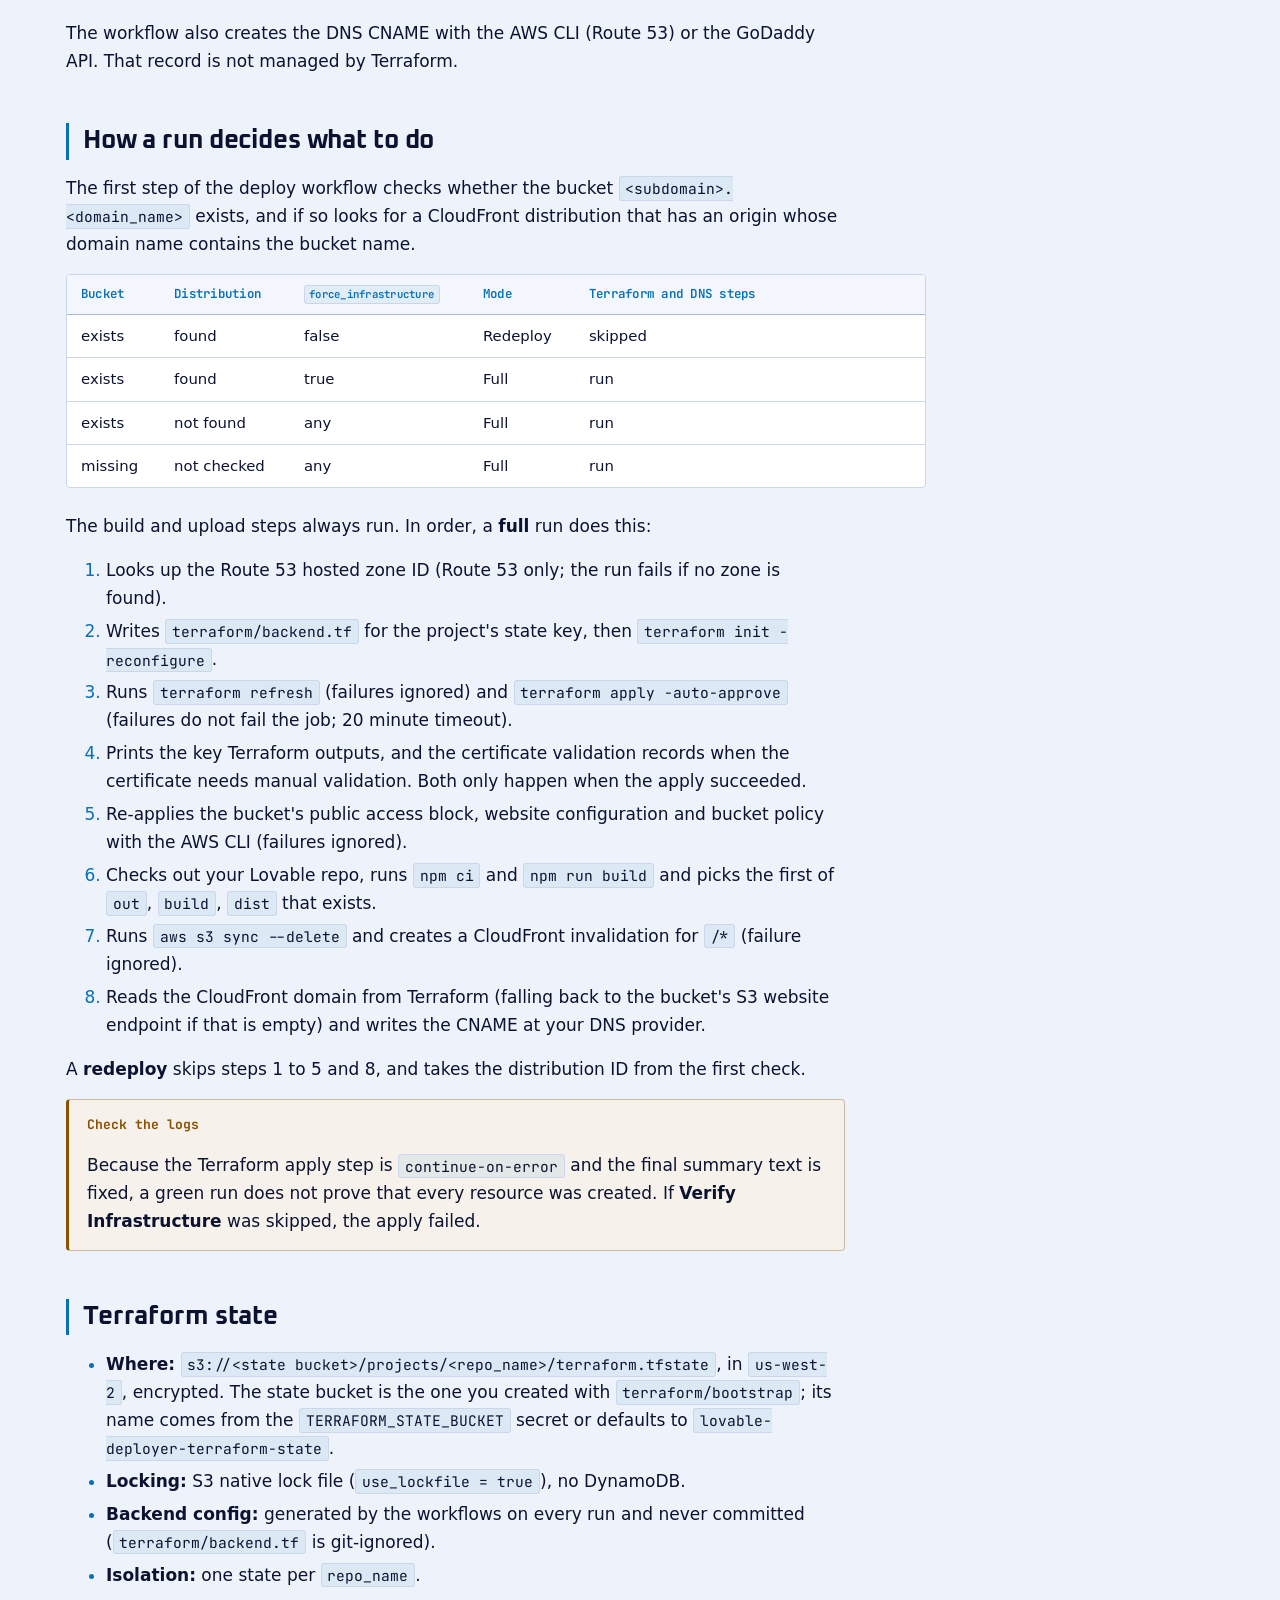
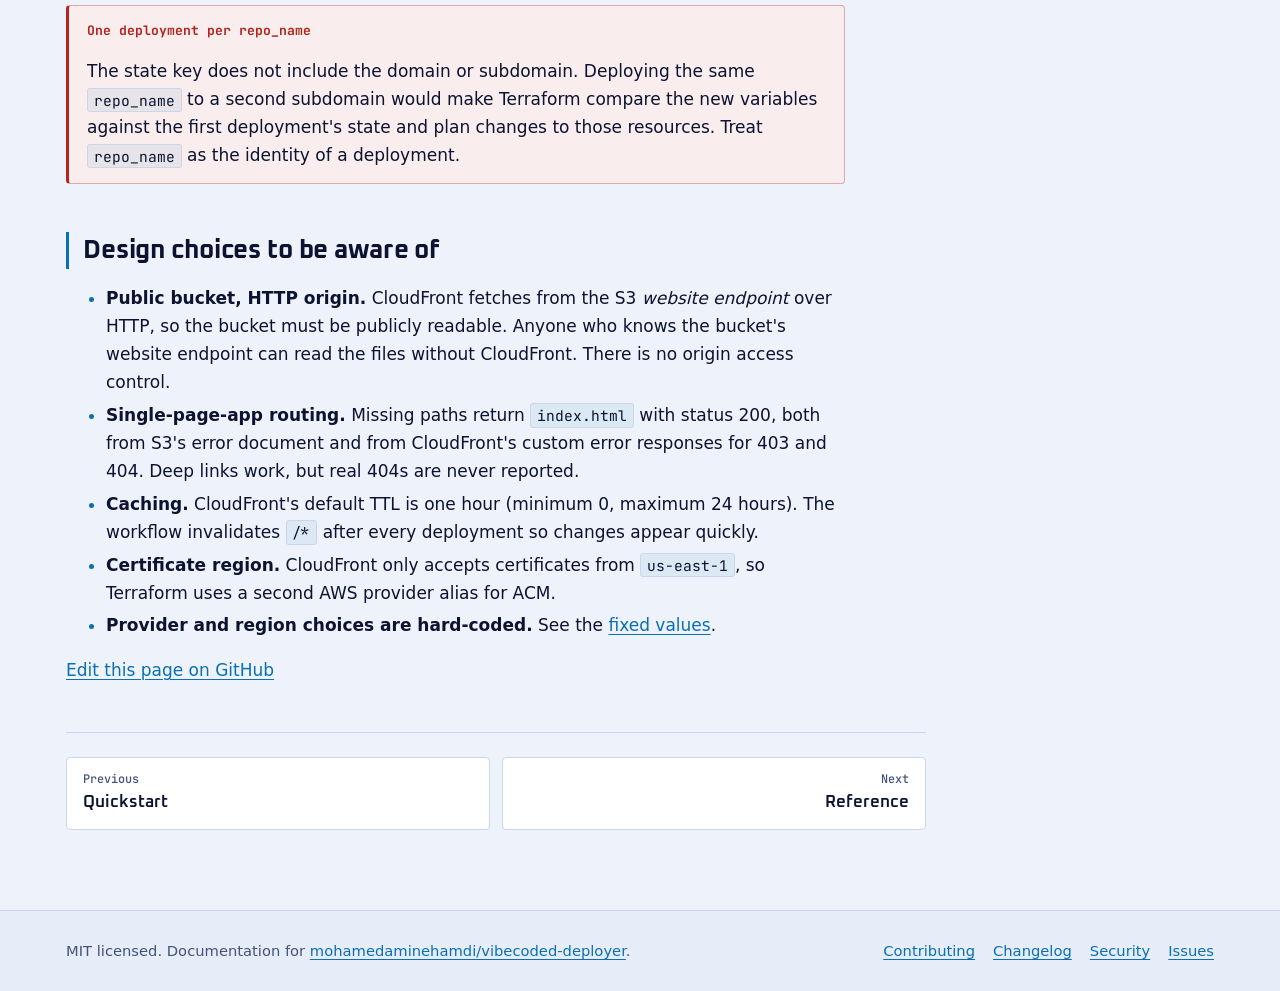
==== commit 10cba02c: "Redesign the documentation site Give the GitHub Pages site a technical, futuristic look with purpose" ====
--- a/docs/architecture.html
+++ b/docs/architecture.html
@@ -7,7 +7,7 @@
   <meta name="description" content="What vibecoded-deployer creates in AWS, how the deploy workflow decides what to do, and where state lives.">
   <meta name="color-scheme" content="light dark">
   <link rel="icon" href="assets/favicon.svg" type="image/svg+xml">
-  <script>document.documentElement.classList.add("js");try{var t=localStorage.getItem("ld-theme");if(t==="light"||t==="dark"){document.documentElement.setAttribute("data-theme",t)}}catch(e){}</script>
+  <script>(function(){var d=document.documentElement,s=function(k){try{return localStorage.getItem(k)}catch(e){return null}};d.classList.add("js");var t=s("ld-theme");if(t==="light"||t==="dark")d.setAttribute("data-theme",t);var m=s("ld-motion"),r=window.matchMedia&&matchMedia("(prefers-reduced-motion: reduce)").matches;d.setAttribute("data-motion",m==="off"||(m!=="on"&&r)?"off":"on")})();</script>
   <link rel="stylesheet" href="assets/site.css">
 </head>
 <body>
@@ -22,10 +22,11 @@
           <a href="dns.html">DNS</a>
           <a href="teardown.html">Teardown</a>
           <a href="troubleshooting.html">Troubleshooting</a>
+          <a class="nav-gh" href="https://github.com/mohamedaminehamdi/vibecoded-deployer">GitHub</a>
       </nav>
       <div class="header-actions">
-        <button class="icon-btn theme-btn" type="button" data-theme-toggle aria-label="Dark mode" aria-pressed="false"><svg class="sun" viewBox="0 0 24 24" aria-hidden="true" focusable="false"><circle cx="12" cy="12" r="4"/><path d="M12 2v2M12 20v2M4.9 4.9l1.4 1.4M17.7 17.7l1.4 1.4M2 12h2M20 12h2M4.9 19.1l1.4-1.4M17.7 6.3l1.4-1.4"/></svg><svg class="moon" viewBox="0 0 24 24" aria-hidden="true" focusable="false"><path d="M21 12.8A9 9 0 1 1 11.2 3a7 7 0 0 0 9.8 9.8z"/></svg></button>
-        <a class="icon-btn" href="https://github.com/mohamedaminehamdi/vibecoded-deployer" aria-label="vibecoded-deployer on GitHub"><svg class="filled" viewBox="0 0 16 16" aria-hidden="true" focusable="false"><path d="M8 0C3.58 0 0 3.58 0 8c0 3.54 2.29 6.53 5.47 7.59.4.07.55-.17.55-.38 0-.19-.01-.82-.01-1.49-2.01.37-2.53-.49-2.69-.94-.09-.23-.48-.94-.82-1.13-.28-.15-.68-.52-.01-.53.63-.01 1.08.58 1.23.82.72 1.21 1.87.87 2.33.66.07-.52.28-.87.51-1.07-1.78-.2-3.64-.89-3.64-3.95 0-.87.31-1.59.82-2.15-.08-.2-.36-1.02.08-2.12 0 0 .67-.21 2.2.82.64-.18 1.32-.27 2-.27.68 0 1.36.09 2 .27 1.53-1.04 2.2-.82 2.2-.82.44 1.1.16 1.92.08 2.12.51.56.82 1.27.82 2.15 0 3.07-1.87 3.75-3.65 3.95.29.25.54.73.54 1.48 0 1.07-.01 1.93-.01 2.2 0 .21.15.46.55.38A8.01 8.01 0 0 0 16 8c0-4.42-3.58-8-8-8z"/></svg></a>
+        <button class="icon-btn motion-btn" type="button" data-motion-toggle aria-label="Animations" aria-pressed="true" title="Pause animations" hidden><svg class="pause" viewBox="0 0 24 24" aria-hidden="true" focusable="false"><path d="M8 5v14M16 5v14"/></svg><svg class="play" viewBox="0 0 24 24" aria-hidden="true" focusable="false"><path d="M7 5l12 7-12 7z"/></svg></button><button class="icon-btn theme-btn" type="button" data-theme-toggle aria-label="Dark mode" aria-pressed="false"><svg class="sun" viewBox="0 0 24 24" aria-hidden="true" focusable="false"><circle cx="12" cy="12" r="4"/><path d="M12 2v2M12 20v2M4.9 4.9l1.4 1.4M17.7 17.7l1.4 1.4M2 12h2M20 12h2M4.9 19.1l1.4-1.4M17.7 6.3l1.4-1.4"/></svg><svg class="moon" viewBox="0 0 24 24" aria-hidden="true" focusable="false"><path d="M21 12.8A9 9 0 1 1 11.2 3a7 7 0 0 0 9.8 9.8z"/></svg></button>
+        <a class="icon-btn gh-btn" href="https://github.com/mohamedaminehamdi/vibecoded-deployer" aria-label="vibecoded-deployer on GitHub"><svg class="filled" viewBox="0 0 16 16" aria-hidden="true" focusable="false"><path d="M8 0C3.58 0 0 3.58 0 8c0 3.54 2.29 6.53 5.47 7.59.4.07.55-.17.55-.38 0-.19-.01-.82-.01-1.49-2.01.37-2.53-.49-2.69-.94-.09-.23-.48-.94-.82-1.13-.28-.15-.68-.52-.01-.53.63-.01 1.08.58 1.23.82.72 1.21 1.87.87 2.33.66.07-.52.28-.87.51-1.07-1.78-.2-3.64-.89-3.64-3.95 0-.87.31-1.59.82-2.15-.08-.2-.36-1.02.08-2.12 0 0 .67-.21 2.2.82.64-.18 1.32-.27 2-.27.68 0 1.36.09 2 .27 1.53-1.04 2.2-.82 2.2-.82.44 1.1.16 1.92.08 2.12.51.56.82 1.27.82 2.15 0 3.07-1.87 3.75-3.65 3.95.29.25.54.73.54 1.48 0 1.07-.01 1.93-.01 2.2 0 .21.15.46.55.38A8.01 8.01 0 0 0 16 8c0-4.42-3.58-8-8-8z"/></svg></a>
         <button class="icon-btn menu-btn" type="button" data-menu-toggle aria-expanded="false" aria-controls="site-nav" aria-label="Menu"><svg viewBox="0 0 24 24" aria-hidden="true" focusable="false"><path d="M4 7h16M4 12h16M4 17h16"/></svg></button>
       </div>
     </div>
--- a/docs/assets/site.css
+++ b/docs/assets/site.css
@@ -1,79 +1,123 @@
-/* vibecoded-deployer docs. Plain CSS, no build step. Relative URLs only. */
+/* vibecoded-deployer docs. Plain CSS, no build step. Relative URLs only.
+   Fonts: Oxanium and JetBrains Mono (SIL Open Font License 1.1), self-hosted in assets/fonts/. */
+
+@font-face {
+  font-family: "Oxanium";
+  src: url("fonts/oxanium.woff2") format("woff2");
+  font-weight: 200 800;
+  font-style: normal;
+  font-display: swap;
+}
+
+@font-face {
+  font-family: "JetBrains Mono";
+  src: url("fonts/jetbrains-mono.woff2") format("woff2");
+  font-weight: 100 800;
+  font-style: normal;
+  font-display: swap;
+}
+
+/* ---------- Tokens ---------- */
 
 :root {
   color-scheme: light;
-  --bg: #fbfaf7;
+  /* Light: a blueprint on paper. */
+  --bg: #eef3fb;
+  --bg-2: #e6edf8;
   --surface: #ffffff;
-  --surface-2: #f3f1ec;
-  --border: #e3e0d8;
-  --border-strong: #c9c5b9;
-  --text: #1b1f1d;
-  --muted: #565e59;
-  --accent: #0b6e66;
-  --accent-hover: #09554f;
+  --surface-2: #f3f6fc;
+  --border: #cbd6ea;
+  --border-strong: #a9b9d8;
+  --text: #0b1330;
+  --muted: #43527a;
+  --accent: #0a6fb3;
+  --accent-hover: #07538a;
   --accent-contrast: #ffffff;
-  --accent-soft: #e0f1ee;
-  --code-bg: #f1efe9;
+  --accent-soft: rgba(10, 111, 179, 0.1);
+  --violet: #5b45d6;
+  --amber: #a85200;
+  --mint: #0b7a44;
+  --inline-code: rgba(10, 111, 179, 0.08);
   --info: #1d4ed8;
-  --info-bg: #eaf0fe;
-  --warn: #7a4a00;
-  --warn-bg: #fff3d6;
-  --danger: #a8200f;
-  --danger-bg: #fdebe8;
-  --shadow: 0 1px 2px rgba(27, 31, 29, 0.06), 0 12px 28px -16px rgba(27, 31, 29, 0.22);
-  --radius: 12px;
+  --warn: #8a5200;
+  --danger: #b3261e;
+  --grid: rgba(20, 60, 140, 0.07);
+  --glow-a: rgba(10, 111, 179, 0.12);
+  --glow-b: rgba(91, 69, 214, 0.09);
+  --shadow: 0 1px 2px rgba(11, 19, 48, 0.06), 0 16px 36px -20px rgba(11, 19, 48, 0.3);
+  /* Terminals stay dark in both themes. */
+  --term-bg: #070c24;
+  --term-bar: #0b1332;
+  --term-border: #1e2b5a;
+  --term-text: #d6e2ff;
+  --term-muted: #8a9bc6;
+  --term-dot: #2a3a72;
+  --term-accent: #52d6ff;
+  --term-mint: #5ce0a0;
+  --radius: 4px;
   --header-h: 60px;
   --font: system-ui, -apple-system, "Segoe UI", Roboto, "Helvetica Neue", Arial, sans-serif;
-  --mono: ui-monospace, "SF Mono", SFMono-Regular, Menlo, Consolas, "Liberation Mono", monospace;
+  --display: "Oxanium", "Avenir Next", "Segoe UI", system-ui, sans-serif;
+  --mono: "JetBrains Mono", ui-monospace, "SF Mono", SFMono-Regular, Menlo, Consolas, monospace;
 }
 
 @media (prefers-color-scheme: dark) {
   :root:not([data-theme="light"]) {
     color-scheme: dark;
-    --bg: #0d1210;
-    --surface: #141b18;
-    --surface-2: #19231f;
-    --border: #25312b;
-    --border-strong: #3a4a42;
-    --text: #e7ede9;
-    --muted: #a0aea7;
-    --accent: #4fd1c0;
-    --accent-hover: #7be3d5;
-    --accent-contrast: #04211d;
-    --accent-soft: #12302c;
-    --code-bg: #101815;
+    --bg: #060a1c;
+    --bg-2: #04071a;
+    --surface: #0c1330;
+    --surface-2: #111a3d;
+    --border: #1b2650;
+    --border-strong: #2c3b72;
+    --text: #e4ecff;
+    --muted: #94a3c8;
+    --accent: #52d6ff;
+    --accent-hover: #8fe6ff;
+    --accent-contrast: #03111f;
+    --accent-soft: rgba(82, 214, 255, 0.12);
+    --violet: #9b8cff;
+    --amber: #ffa640;
+    --mint: #5ce0a0;
+    --inline-code: rgba(82, 214, 255, 0.09);
     --info: #8fb0ff;
-    --info-bg: #14203d;
-    --warn: #f3c46b;
-    --warn-bg: #2d2410;
+    --warn: #ffc46b;
     --danger: #ff9b8e;
-    --danger-bg: #3a1613;
-    --shadow: 0 1px 2px rgba(0, 0, 0, 0.4), 0 12px 28px -16px rgba(0, 0, 0, 0.7);
+    --grid: rgba(110, 140, 255, 0.08);
+    --glow-a: rgba(82, 214, 255, 0.14);
+    --glow-b: rgba(155, 140, 255, 0.14);
+    --shadow: 0 1px 2px rgba(0, 0, 0, 0.5), 0 16px 36px -20px rgba(0, 0, 0, 0.8);
   }
 }
 
 :root[data-theme="dark"] {
   color-scheme: dark;
-  --bg: #0d1210;
-  --surface: #141b18;
-  --surface-2: #19231f;
-  --border: #25312b;
-  --border-strong: #3a4a42;
-  --text: #e7ede9;
-  --muted: #a0aea7;
-  --accent: #4fd1c0;
-  --accent-hover: #7be3d5;
-  --accent-contrast: #04211d;
-  --accent-soft: #12302c;
-  --code-bg: #101815;
+  --bg: #060a1c;
+  --bg-2: #04071a;
+  --surface: #0c1330;
+  --surface-2: #111a3d;
+  --border: #1b2650;
+  --border-strong: #2c3b72;
+  --text: #e4ecff;
+  --muted: #94a3c8;
+  --accent: #52d6ff;
+  --accent-hover: #8fe6ff;
+  --accent-contrast: #03111f;
+  --accent-soft: rgba(82, 214, 255, 0.12);
+  --violet: #9b8cff;
+  --amber: #ffa640;
+  --mint: #5ce0a0;
+  --inline-code: rgba(82, 214, 255, 0.09);
   --info: #8fb0ff;
-  --info-bg: #14203d;
-  --warn: #f3c46b;
-  --warn-bg: #2d2410;
+  --warn: #ffc46b;
   --danger: #ff9b8e;
-  --danger-bg: #3a1613;
-  --shadow: 0 1px 2px rgba(0, 0, 0, 0.4), 0 12px 28px -16px rgba(0, 0, 0, 0.7);
-}
+  --grid: rgba(110, 140, 255, 0.08);
+  --glow-a: rgba(82, 214, 255, 0.14);
+  --glow-b: rgba(155, 140, 255, 0.14);
+  --shadow: 0 1px 2px rgba(0, 0, 0, 0.5), 0 16px 36px -20px rgba(0, 0, 0, 0.8);
+}
+
+/* ---------- Base ---------- */
 
 *,
 *::before,
@@ -88,6 +132,7 @@
 }
 
 body {
+  position: relative;
   margin: 0;
   background: var(--bg);
   color: var(--text);
@@ -97,6 +142,36 @@
   -webkit-font-smoothing: antialiased;
 }
 
+/* Ambient layers: two soft glows and a slowly drifting grid, behind everything. */
+body::before,
+body::after {
+  content: "";
+  position: fixed;
+  z-index: -1;
+  pointer-events: none;
+}
+
+body::before {
+  inset: 0;
+  background:
+    radial-gradient(900px 520px at 88% -8%, var(--glow-a), transparent 65%),
+    radial-gradient(820px 500px at -6% 22%, var(--glow-b), transparent 65%);
+}
+
+body::after {
+  inset: -48px;
+  background:
+    linear-gradient(var(--grid) 1px, transparent 1px) 0 0 / 48px 48px,
+    linear-gradient(90deg, var(--grid) 1px, transparent 1px) 0 0 / 48px 48px;
+  -webkit-mask-image: linear-gradient(#000 0%, #000 40%, transparent 92%);
+  mask-image: linear-gradient(#000 0%, #000 40%, transparent 92%);
+  animation: grid-drift 28s linear infinite;
+}
+
+::selection {
+  background: color-mix(in srgb, var(--accent) 35%, transparent);
+}
+
 img,
 svg {
   max-width: 100%;
@@ -113,9 +188,9 @@
 }
 
 :focus-visible {
-  outline: 3px solid var(--accent);
-  outline-offset: 2px;
-  border-radius: 4px;
+  outline: 2px solid var(--accent);
+  outline-offset: 3px;
+  border-radius: 3px;
 }
 
 .skip-link {
@@ -126,7 +201,7 @@
   padding: 10px 16px;
   background: var(--accent);
   color: var(--accent-contrast);
-  border-radius: 8px;
+  border-radius: var(--radius);
   font-weight: 600;
   text-decoration: none;
 }
@@ -161,10 +236,35 @@
   position: sticky;
   top: 0;
   z-index: 50;
-  background: color-mix(in srgb, var(--bg) 88%, transparent);
-  -webkit-backdrop-filter: saturate(1.4) blur(10px);
-  backdrop-filter: saturate(1.4) blur(10px);
+  background: color-mix(in srgb, var(--bg) 78%, transparent);
+  -webkit-backdrop-filter: saturate(1.5) blur(12px);
+  backdrop-filter: saturate(1.5) blur(12px);
   border-bottom: 1px solid var(--border);
+}
+
+.site-header::after {
+  content: "";
+  position: absolute;
+  left: 0;
+  right: 0;
+  bottom: -1px;
+  height: 1px;
+  background: linear-gradient(90deg, transparent, var(--accent), var(--violet), transparent);
+  opacity: 0.55;
+  pointer-events: none;
+}
+
+.progress {
+  position: fixed;
+  top: 0;
+  left: 0;
+  z-index: 60;
+  width: 100%;
+  height: 2px;
+  background: linear-gradient(90deg, var(--accent), var(--violet));
+  transform: scaleX(var(--p, 0));
+  transform-origin: 0 50%;
+  pointer-events: none;
 }
 
 .header-inner {
@@ -180,9 +280,10 @@
   align-items: center;
   gap: 10px;
   color: var(--text);
+  font-family: var(--display);
   font-weight: 700;
-  font-size: 1.05rem;
-  letter-spacing: -0.01em;
+  font-size: 1.15rem;
+  letter-spacing: 0.01em;
   text-decoration: none;
   margin-right: auto;
 }
@@ -195,6 +296,7 @@
   flex: none;
   width: 28px;
   height: 28px;
+  filter: drop-shadow(0 0 8px color-mix(in srgb, var(--accent) 50%, transparent));
 }
 
 .site-nav {
@@ -220,11 +322,14 @@
 .site-nav a {
   white-space: nowrap;
   padding: 8px 12px;
-  border-radius: 8px;
+  border-radius: var(--radius) var(--radius) 0 0;
   color: var(--muted);
-  font-size: 0.95rem;
-  font-weight: 500;
+  font-family: var(--display);
+  font-size: 0.98rem;
+  font-weight: 600;
+  letter-spacing: 0.01em;
   text-decoration: none;
+  transition: color 0.15s ease, background-color 0.15s ease;
 }
 
 .site-nav a:hover {
@@ -235,7 +340,7 @@
 .site-nav a[aria-current="page"] {
   color: var(--accent);
   background: var(--accent-soft);
-  font-weight: 600;
+  box-shadow: inset 0 -2px 0 var(--accent);
 }
 
 .header-actions {
@@ -251,16 +356,22 @@
   height: 40px;
   padding: 0;
   border: 1px solid var(--border);
-  border-radius: 10px;
+  border-radius: var(--radius);
   background: var(--surface);
   color: var(--text);
   cursor: pointer;
   text-decoration: none;
+  transition: border-color 0.15s ease, color 0.15s ease, background-color 0.15s ease;
+}
+
+.icon-btn[hidden] {
+  display: none;
 }
 
 .icon-btn:hover {
+  border-color: var(--accent);
+  color: var(--accent);
   background: var(--surface-2);
-  color: var(--text);
 }
 
 .icon-btn svg {
@@ -306,6 +417,20 @@
   :root:not([data-theme="light"]) .theme-btn .moon {
     display: block;
   }
+}
+
+.motion-btn .play {
+  display: none;
+  fill: currentColor;
+  stroke: none;
+}
+
+.motion-btn[aria-pressed="false"] .pause {
+  display: none;
+}
+
+.motion-btn[aria-pressed="false"] .play {
+  display: block;
 }
 
 @media (min-width: 980px) {
@@ -334,6 +459,8 @@
 
   .site-nav {
     margin-left: 24px;
+    align-self: stretch;
+    align-items: flex-end;
   }
 
   .js .menu-btn {
@@ -344,25 +471,28 @@
 /* ---------- Buttons ---------- */
 
 .btn {
+  position: relative;
   display: inline-flex;
   align-items: center;
   gap: 8px;
   padding: 11px 20px;
-  border-radius: 10px;
+  border-radius: var(--radius);
   border: 1px solid var(--border-strong);
   background: var(--surface);
   color: var(--text);
-  font: inherit;
+  font-family: var(--display);
   font-weight: 600;
-  font-size: 1rem;
+  font-size: 1.02rem;
+  letter-spacing: 0.01em;
   text-decoration: none;
   cursor: pointer;
-  transition: background-color 0.15s ease, border-color 0.15s ease, transform 0.15s ease;
+  transition: background-color 0.15s ease, border-color 0.15s ease, box-shadow 0.15s ease, transform 0.15s ease;
 }
 
 .btn:hover {
+  border-color: var(--accent);
+  color: var(--accent);
   background: var(--surface-2);
-  color: var(--text);
 }
 
 .btn:active {
@@ -373,77 +503,64 @@
   background: var(--accent);
   border-color: var(--accent);
   color: var(--accent-contrast);
+  box-shadow: 0 8px 28px -8px color-mix(in srgb, var(--accent) 65%, transparent);
 }
 
 .btn-primary:hover {
   background: var(--accent-hover);
   border-color: var(--accent-hover);
   color: var(--accent-contrast);
-}
-
-/* ---------- Home ---------- */
+  box-shadow: 0 10px 34px -6px color-mix(in srgb, var(--accent) 80%, transparent);
+}
+
+/* ---------- Home: hero ---------- */
 
 .hero {
   position: relative;
-  overflow: hidden;
+  padding-block: 56px 64px;
   border-bottom: 1px solid var(--border);
-  background:
-    radial-gradient(60rem 28rem at 85% -10%, color-mix(in srgb, var(--accent) 16%, transparent), transparent 60%),
-    linear-gradient(var(--border) 1px, transparent 1px) 0 0 / 100% 44px,
-    linear-gradient(90deg, var(--border) 1px, transparent 1px) 0 0 / 44px 100%,
-    var(--bg);
-  background-blend-mode: normal, soft-light, soft-light, normal;
-}
-
-.hero::after {
+}
+
+.hero-grid {
+  display: grid;
+  gap: 36px 48px;
+  grid-template-columns: minmax(0, 1.05fr) minmax(0, 0.95fr);
+  align-items: center;
+}
+
+.hero-copy {
+  min-width: 0;
+}
+
+.hero h1 {
+  position: relative;
+  margin: 0 0 22px;
+  font-family: var(--display);
+  font-size: clamp(2.3rem, 5.1vw, 4.1rem);
+  line-height: 1.02;
+  letter-spacing: -0.015em;
+  font-weight: 700;
+  text-wrap: balance;
+  animation: scan-in 1s cubic-bezier(0.22, 0.7, 0.2, 1) 0.1s backwards;
+}
+
+/* One-time scan: the leading edge of a cyan line pulls the headline into view. */
+.hero h1::after {
   content: "";
   position: absolute;
-  inset: auto 0 0 0;
-  height: 120px;
-  background: linear-gradient(transparent, var(--bg));
+  inset: 0;
+  background: linear-gradient(90deg, transparent calc(100% - 3px), var(--accent) calc(100% - 3px));
+  filter: drop-shadow(0 0 10px var(--accent));
+  transform-origin: 0 50%;
+  opacity: 0;
   pointer-events: none;
-}
-
-.hero-inner {
-  position: relative;
-  z-index: 1;
-  padding-block: 64px 80px;
-}
-
-.hero-copy {
-  max-width: 820px;
-}
-
-.eyebrow {
-  display: inline-block;
-  margin: 0 0 16px;
-  padding: 4px 12px;
-  border: 1px solid var(--border-strong);
-  border-radius: 999px;
-  background: var(--surface);
-  color: var(--muted);
-  font-family: var(--mono);
-  font-size: 0.82rem;
-}
-
-.hero h1 {
-  margin: 0 0 20px;
-  font-size: clamp(2.1rem, 5.4vw, 3.5rem);
-  line-height: 1.08;
-  letter-spacing: -0.035em;
-  font-weight: 750;
-  text-wrap: balance;
-}
-
-.hero h1 em {
-  font-style: normal;
-  color: var(--accent);
+  animation: scan-edge 1s cubic-bezier(0.22, 0.7, 0.2, 1) 0.1s backwards;
 }
 
 .lede {
   margin: 0 0 28px;
-  max-width: 62ch;
-  font-size: 1.2rem;
+  max-width: 58ch;
+  font-size: 1.15rem;
   color: var(--muted);
   text-wrap: pretty;
 }
@@ -457,26 +574,356 @@
 .fact-row {
   display: flex;
   flex-wrap: wrap;
-  gap: 8px 20px;
-  margin: 32px 0 0;
+  gap: 8px 22px;
+  margin: 30px 0 0;
   padding: 0;
   list-style: none;
   color: var(--muted);
-  font-size: 0.95rem;
+  font-family: var(--mono);
+  font-size: 0.8rem;
 }
 
 .fact-row li::before {
   content: "";
   display: inline-block;
+  width: 7px;
+  height: 7px;
+  margin-right: 9px;
+  border-radius: 1px;
+  background: var(--accent);
+  box-shadow: 0 0 8px var(--accent);
+}
+
+/* Terminal replay */
+
+.console {
+  margin: 0;
+  min-width: 0;
+  overflow: hidden;
+  border: 1px solid var(--term-border);
+  border-radius: 6px;
+  background: var(--term-bg);
+  color: var(--term-text);
+  box-shadow:
+    0 0 0 1px rgba(82, 214, 255, 0.05),
+    0 40px 90px -40px color-mix(in srgb, var(--term-accent) 50%, transparent);
+}
+
+.console-bar {
+  display: flex;
+  align-items: center;
+  gap: 12px;
+  height: 38px;
+  padding: 0 14px;
+  border-bottom: 1px solid var(--term-border);
+  background: var(--term-bar);
+  color: var(--term-muted);
+  font-family: var(--mono);
+  font-size: 0.76rem;
+}
+
+.console-dots {
+  flex: none;
   width: 8px;
   height: 8px;
-  margin-right: 8px;
+  margin-right: 32px;
   border-radius: 2px;
+  background: var(--term-dot);
+  box-shadow: 14px 0 0 var(--term-dot), 28px 0 0 var(--term-dot);
+}
+
+.console-title {
+  min-width: 0;
+  margin-right: auto;
+  overflow: hidden;
+  text-overflow: ellipsis;
+  white-space: nowrap;
+}
+
+.console-state {
+  display: inline-flex;
+  align-items: center;
+  gap: 7px;
+  color: var(--term-mint);
+}
+
+.console-state::before {
+  content: "";
+  width: 7px;
+  height: 7px;
+  border-radius: 50%;
+  background: currentColor;
+}
+
+.console-state[data-state="running"] {
+  color: var(--term-accent);
+}
+
+.console-state[data-state="running"]::before {
+  animation: pulse 1s ease-in-out infinite;
+}
+
+.console-body {
+  margin: 0;
+  min-height: calc(11 * 1.75em + 34px);
+  padding: 16px 18px 18px;
+  overflow: hidden;
+  font-family: var(--mono);
+  font-size: 0.8rem;
+  line-height: 1.75;
+}
+
+.ln {
+  display: block;
+  white-space: pre-wrap;
+  overflow-wrap: anywhere;
+}
+
+.ln .mark::before {
+  content: "\2713  ";
+}
+
+.ln.run .mark::before {
+  content: "\25B8  ";
+}
+
+.ln.is-hidden {
+  visibility: hidden;
+}
+
+.ln .p {
+  color: var(--term-accent);
+}
+
+.ln .mark {
+  color: var(--term-mint);
+}
+
+.ln.run .mark {
+  color: var(--term-accent);
+}
+
+.ln .u {
+  color: var(--term-accent);
+  text-decoration: underline;
+  text-underline-offset: 0.2em;
+}
+
+.ln.cont {
+  padding-left: 2ch;
+}
+
+.caret::after {
+  content: "";
+  display: inline-block;
+  width: 0.55em;
+  height: 1.05em;
+  margin-left: 2px;
+  vertical-align: -0.18em;
+  background: var(--term-accent);
+  animation: blink 1s steps(2, start) infinite;
+}
+
+.console figcaption {
+  padding: 10px 18px 12px;
+  border-top: 1px solid var(--term-border);
+  color: var(--term-muted);
+  font-family: var(--mono);
+  font-size: 0.72rem;
+  line-height: 1.5;
+}
+
+/* Pipeline */
+
+.pipeline-wrap {
+  margin-top: 40px;
+}
+
+.pipeline {
+  --gap: 26px;
+  display: flex;
+  gap: var(--gap);
+  margin: 0;
+  padding: 0;
+  list-style: none;
+}
+
+.stage {
+  --tone: var(--accent);
+  position: relative;
+  display: flex;
+  flex: 1 1 0;
+  flex-direction: column;
+  gap: 6px;
+  min-width: 0;
+  padding: 14px 14px 16px;
+  border: 1px solid var(--border);
+  border-top: 2px solid var(--tone);
+  border-radius: var(--radius);
+  background: var(--surface);
+}
+
+.stage[data-tone="aws"] {
+  --tone: var(--amber);
+}
+
+.stage[data-tone="tf"] {
+  --tone: var(--violet);
+}
+
+.stage[data-tone="mint"] {
+  --tone: var(--mint);
+}
+
+.stage-idx {
+  display: flex;
+  align-items: center;
+  justify-content: space-between;
+  color: var(--tone);
+  font-family: var(--mono);
+  font-size: 0.72rem;
+  font-weight: 700;
+}
+
+.stage:not(.stage-live) .stage-idx::after {
+  content: "\2713";
+  color: var(--mint);
+  font-size: 0.95rem;
+}
+
+.stage-name {
+  font-family: var(--display);
+  font-size: 1.04rem;
+  font-weight: 600;
+  line-height: 1.2;
+}
+
+.stage-sub {
+  color: var(--muted);
+  font-family: var(--mono);
+  font-size: 0.72rem;
+  line-height: 1.45;
+  overflow-wrap: break-word;
+}
+
+.stage + .stage::before {
+  content: "";
+  position: absolute;
+  top: 26px;
+  left: calc(-1 * var(--gap));
+  width: var(--gap);
+  height: 2px;
+  background: color-mix(in srgb, var(--accent) 60%, var(--border-strong));
+}
+
+.stage + .stage::after {
+  content: "";
+  position: absolute;
+  top: 24px;
+  left: calc(-1 * var(--gap));
+  width: 14px;
+  height: 6px;
+  border-radius: 3px;
   background: var(--accent);
-}
+  box-shadow: 0 0 12px var(--accent);
+  opacity: 0;
+}
+
+.pipeline-note {
+  margin: 14px 0 0;
+  color: var(--muted);
+  font-family: var(--mono);
+  font-size: 0.78rem;
+}
+
+/* Run state: only when motion is on. Without motion, every stage shows its finished state. */
+html[data-motion="on"] .stage {
+  border-color: var(--border);
+  border-top-color: color-mix(in srgb, var(--tone) 35%, var(--border));
+  opacity: 0.5;
+  transition: opacity 0.3s ease, border-color 0.3s ease, box-shadow 0.3s ease;
+}
+
+html[data-motion="on"] .stage:not(.is-done) .stage-idx::after {
+  content: none;
+}
+
+html[data-motion="on"] .stage + .stage::before {
+  background: var(--border);
+}
+
+html[data-motion="on"] .stage.is-active,
+html[data-motion="on"] .stage.is-done {
+  opacity: 1;
+  border-top-color: var(--tone);
+}
+
+html[data-motion="on"] .stage.is-active::before,
+html[data-motion="on"] .stage.is-done::before {
+  background: color-mix(in srgb, var(--accent) 60%, var(--border-strong));
+}
+
+html[data-motion="on"] .stage.is-active {
+  border-color: var(--tone);
+  background-image: linear-gradient(90deg, color-mix(in srgb, var(--tone) 18%, transparent), transparent);
+  background-repeat: no-repeat;
+  background-size: 0% 100%;
+  box-shadow:
+    0 0 0 1px var(--tone),
+    0 0 34px -6px color-mix(in srgb, var(--tone) 75%, transparent);
+  animation: stage-fill var(--dur, 0.9s) linear forwards;
+}
+
+html[data-motion="on"] .stage.is-active::after {
+  animation: pkt-x 0.5s linear forwards;
+}
+
+html[data-motion="on"] .stage-live.is-done {
+  border-color: var(--mint);
+  box-shadow: 0 0 34px -8px color-mix(in srgb, var(--mint) 70%, transparent);
+}
+
+.stage-live .stage-name {
+  color: var(--mint);
+}
+
+@media (max-width: 1020px) {
+  .hero-grid {
+    grid-template-columns: 1fr;
+  }
+
+  .pipeline {
+    --gap: 20px;
+    flex-direction: column;
+  }
+
+  .stage {
+    flex: none;
+  }
+
+  .stage + .stage::before {
+    top: calc(-1 * var(--gap));
+    left: 22px;
+    width: 2px;
+    height: var(--gap);
+  }
+
+  .stage + .stage::after {
+    top: calc(-1 * var(--gap));
+    left: 20px;
+    width: 6px;
+    height: 14px;
+  }
+
+  html[data-motion="on"] .stage.is-active::after {
+    animation-name: pkt-y;
+  }
+}
+
+/* ---------- Home: sections and cards ---------- */
 
 .section {
-  padding-block: 56px;
+  padding-block: 64px;
 }
 
 .section + .section {
@@ -485,18 +932,23 @@
 
 .section-head {
   max-width: 700px;
-  margin-bottom: 28px;
+  margin-bottom: 30px;
 }
 
 .section-head h2 {
-  margin: 0 0 8px;
-  font-size: clamp(1.55rem, 3vw, 2rem);
-  letter-spacing: -0.025em;
-  line-height: 1.2;
+  margin: 0 0 10px;
+  padding-left: 14px;
+  border-left: 3px solid var(--accent);
+  font-family: var(--display);
+  font-size: clamp(1.6rem, 3vw, 2.2rem);
+  font-weight: 700;
+  letter-spacing: -0.01em;
+  line-height: 1.15;
 }
 
 .section-head p {
   margin: 0;
+  padding-left: 17px;
   color: var(--muted);
 }
 
@@ -507,16 +959,32 @@
 }
 
 .card {
-  padding: 20px;
+  position: relative;
+  padding: 22px 20px 22px;
   border: 1px solid var(--border);
   border-radius: var(--radius);
   background: var(--surface);
 }
 
+/* Corner bracket */
+.card::before {
+  content: "";
+  position: absolute;
+  top: -1px;
+  left: -1px;
+  width: 14px;
+  height: 14px;
+  border-top: 2px solid var(--accent);
+  border-left: 2px solid var(--accent);
+  transition: width 0.2s ease, height 0.2s ease;
+}
+
 .card h3 {
   margin: 0 0 6px;
-  font-size: 1.05rem;
-  letter-spacing: -0.01em;
+  font-family: var(--display);
+  font-size: 1.12rem;
+  font-weight: 650;
+  letter-spacing: 0.005em;
 }
 
 .card p {
@@ -528,27 +996,33 @@
 .card .tag {
   display: inline-block;
   margin-bottom: 10px;
-  padding: 2px 10px;
-  border-radius: 999px;
+  padding: 2px 9px;
+  border: 1px solid color-mix(in srgb, var(--accent) 50%, transparent);
+  border-radius: 2px;
   background: var(--accent-soft);
   color: var(--accent);
-  font-size: 0.78rem;
-  font-weight: 700;
-  letter-spacing: 0.02em;
+  font-family: var(--mono);
+  font-size: 0.74rem;
+  font-weight: 600;
 }
 
 a.card {
   display: block;
   color: inherit;
   text-decoration: none;
-  transition: border-color 0.15s ease, transform 0.15s ease, box-shadow 0.15s ease;
+  transition: border-color 0.15s ease, box-shadow 0.2s ease, background-color 0.15s ease;
 }
 
 a.card:hover {
   border-color: var(--accent);
-  transform: translateY(-2px);
-  box-shadow: var(--shadow);
+  background: color-mix(in srgb, var(--accent) 5%, var(--surface));
+  box-shadow: 0 0 0 1px var(--accent), 0 18px 40px -22px color-mix(in srgb, var(--accent) 60%, transparent);
   color: inherit;
+}
+
+a.card:hover::before {
+  width: 28px;
+  height: 28px;
 }
 
 a.card h3 {
@@ -567,7 +1041,7 @@
   }
 }
 
-/* ---------- Diagram ---------- */
+/* ---------- Diagrams ---------- */
 
 .diagram {
   margin: 0 0 1.6rem;
@@ -609,7 +1083,8 @@
 
 .dg-aws {
   fill: none;
-  stroke: var(--border-strong);
+  stroke: var(--amber);
+  stroke-opacity: 0.6;
   stroke-width: 1.4;
   stroke-dasharray: 6 5;
 }
@@ -623,6 +1098,7 @@
 .dg-node.is-accent {
   stroke: var(--accent);
   stroke-width: 2;
+  filter: drop-shadow(0 0 7px color-mix(in srgb, var(--accent) 45%, transparent));
 }
 
 .dg-node.is-dashed {
@@ -637,8 +1113,9 @@
 
 .dg-title {
   fill: var(--text);
-  font-size: 15px;
-  font-weight: 700;
+  font-family: var(--display);
+  font-size: 15.5px;
+  font-weight: 650;
 }
 
 .dg-text {
@@ -653,23 +1130,28 @@
 
 .dg-label {
   fill: var(--muted);
-  font-size: 12px;
-  font-style: italic;
+  font-family: var(--mono);
+  font-size: 11px;
 }
 
 .dg-num {
   fill: var(--accent);
+  font-family: var(--mono);
   font-weight: 700;
 }
 
+/* Data flowing along the arrows */
 .dg-arrow {
   fill: none;
-  stroke: var(--muted);
+  stroke: var(--accent);
+  stroke-opacity: 0.85;
   stroke-width: 1.6;
+  stroke-dasharray: 5 6;
+  animation: dash-flow 1.1s linear infinite;
 }
 
 .dg-head {
-  fill: var(--muted);
+  fill: var(--accent);
 }
 
 /* ---------- Doc pages ---------- */
@@ -677,7 +1159,7 @@
 .doc {
   display: grid;
   gap: 24px;
-  padding-block: 32px 72px;
+  padding-block: 36px 80px;
   grid-template-columns: minmax(0, 1fr);
 }
 
@@ -698,11 +1180,13 @@
 }
 
 .doc-main > h1 {
-  margin: 0 0 8px;
-  font-size: clamp(1.9rem, 4vw, 2.6rem);
-  line-height: 1.12;
-  letter-spacing: -0.03em;
-  font-weight: 750;
+  margin: 0 0 10px;
+  font-family: var(--display);
+  font-size: clamp(2rem, 4.4vw, 3.1rem);
+  line-height: 1.08;
+  letter-spacing: -0.015em;
+  font-weight: 700;
+  text-wrap: balance;
 }
 
 .doc-main .page-lede {
@@ -714,23 +1198,27 @@
 
 .doc-main h2 {
   position: relative;
-  margin: 2.6rem 0 0.8rem;
-  padding-top: 1.6rem;
-  border-top: 1px solid var(--border);
-  font-size: 1.55rem;
-  line-height: 1.25;
-  letter-spacing: -0.02em;
+  margin: 3rem 0 0.9rem;
+  padding: 0.1em 0 0.1em 14px;
+  border-left: 3px solid var(--accent);
+  font-family: var(--display);
+  font-size: 1.65rem;
+  font-weight: 700;
+  line-height: 1.2;
+  letter-spacing: -0.005em;
 }
 
 .doc-main h2:first-of-type {
-  margin-top: 1.6rem;
+  margin-top: 1.8rem;
 }
 
 .doc-main h3 {
   position: relative;
-  margin: 1.9rem 0 0.5rem;
-  font-size: 1.14rem;
-  letter-spacing: -0.01em;
+  margin: 2rem 0 0.5rem;
+  font-family: var(--display);
+  font-size: 1.2rem;
+  font-weight: 650;
+  letter-spacing: 0.005em;
 }
 
 .doc-main p,
@@ -745,6 +1233,10 @@
 
 .doc-main li > p {
   margin-bottom: 0.4rem;
+}
+
+.doc-main li::marker {
+  color: var(--accent);
 }
 
 .anchor {
@@ -771,27 +1263,69 @@
 code,
 kbd {
   font-family: var(--mono);
-  font-size: 0.88em;
+  font-size: 0.86em;
 }
 
 :not(pre) > code {
   padding: 0.12em 0.4em;
   border: 1px solid var(--border);
+  border-radius: 3px;
+  background: var(--inline-code);
+  overflow-wrap: anywhere;
+}
+
+/* Code blocks are terminal windows. */
+
+.code {
+  position: relative;
+  margin: 0 0 1.3rem;
+  padding-top: 30px;
+  overflow: hidden;
+  border: 1px solid var(--term-border);
   border-radius: 6px;
-  background: var(--code-bg);
-  overflow-wrap: anywhere;
+  background: var(--term-bg);
+}
+
+.code::before {
+  content: "";
+  position: absolute;
+  top: 0;
+  left: 0;
+  right: 0;
+  height: 30px;
+  border-bottom: 1px solid var(--term-border);
+  background: var(--term-bar);
+}
+
+.code::after {
+  content: "";
+  position: absolute;
+  top: 11px;
+  left: 14px;
+  width: 8px;
+  height: 8px;
+  border-radius: 2px;
+  background: var(--term-dot);
+  box-shadow: 14px 0 0 var(--term-dot), 28px 0 0 var(--term-dot);
 }
 
 pre {
-  margin: 0 0 1.2rem;
+  margin: 0 0 1.3rem;
   padding: 14px 16px;
   overflow-x: auto;
-  border: 1px solid var(--border);
-  border-radius: 10px;
-  background: var(--code-bg);
-  font-size: 0.88rem;
-  line-height: 1.55;
+  border: 1px solid var(--term-border);
+  border-radius: 6px;
+  background: var(--term-bg);
+  color: var(--term-text);
+  font-size: 0.86rem;
+  line-height: 1.6;
   tab-size: 2;
+}
+
+.code pre {
+  margin: 0;
+  border: 0;
+  border-radius: 0;
 }
 
 pre code {
@@ -799,25 +1333,21 @@
   white-space: pre;
 }
 
-.code {
-  position: relative;
-}
-
 .copy-btn {
   position: absolute;
-  top: 8px;
-  right: 8px;
-  padding: 4px 10px;
-  border: 1px solid var(--border-strong);
-  border-radius: 8px;
-  background: var(--surface);
-  color: var(--muted);
-  font: inherit;
-  font-size: 0.78rem;
-  font-weight: 600;
+  top: 3px;
+  right: 6px;
+  z-index: 1;
+  padding: 3px 10px;
+  border: 1px solid var(--term-border);
+  border-radius: 3px;
+  background: var(--term-bg);
+  color: var(--term-muted);
+  font-family: var(--mono);
+  font-size: 0.72rem;
   cursor: pointer;
-  opacity: 0;
-  transition: opacity 0.15s ease;
+  opacity: 0.75;
+  transition: opacity 0.15s ease, color 0.15s ease, border-color 0.15s ease;
 }
 
 .code:hover .copy-btn,
@@ -826,22 +1356,23 @@
   opacity: 1;
 }
 
-@media (hover: none) {
-  .copy-btn {
-    opacity: 1;
-  }
-}
-
 .copy-btn:hover {
-  color: var(--text);
-  background: var(--surface-2);
-}
+  color: var(--term-accent);
+  border-color: var(--term-accent);
+}
+
+.copy-btn[data-done="true"] {
+  color: var(--term-mint);
+  border-color: var(--term-mint);
+}
+
+/* Tables read as spec sheets. */
 
 .table-wrap {
-  margin: 0 0 1.4rem;
+  margin: 0 0 1.5rem;
   overflow-x: auto;
   border: 1px solid var(--border);
-  border-radius: 10px;
+  border-radius: var(--radius);
   background: var(--surface);
 }
 
@@ -866,13 +1397,22 @@
 }
 
 thead th {
+  border-bottom: 1px solid var(--border-strong);
   background: var(--surface-2);
-  color: var(--muted);
+  color: var(--accent);
+  font-family: var(--mono);
   font-size: 0.78rem;
-  font-weight: 700;
-  letter-spacing: 0.05em;
-  text-transform: uppercase;
+  font-weight: 600;
+  letter-spacing: 0.02em;
   white-space: nowrap;
+}
+
+tbody tr {
+  transition: background-color 0.12s ease;
+}
+
+tbody tr:hover {
+  background: var(--accent-soft);
 }
 
 tbody tr:last-child td,
@@ -892,12 +1432,16 @@
   min-width: 20rem;
 }
 
+/* Callouts */
+
 .callout {
-  margin: 0 0 1.4rem;
+  --tone: var(--info);
+  margin: 0 0 1.5rem;
   padding: 14px 18px;
-  border: 1px solid transparent;
-  border-left-width: 5px;
-  border-radius: 10px;
+  border: 1px solid color-mix(in srgb, var(--tone) 35%, transparent);
+  border-left: 3px solid var(--tone);
+  border-radius: var(--radius);
+  background: color-mix(in srgb, var(--tone) 8%, var(--surface));
 }
 
 .callout > :last-child {
@@ -906,41 +1450,21 @@
 
 .callout-title {
   margin: 0 0 4px;
-  font-size: 0.8rem;
-  font-weight: 800;
-  letter-spacing: 0.06em;
-  text-transform: uppercase;
-}
-
-.callout.note {
-  background: var(--info-bg);
-  border-color: color-mix(in srgb, var(--info) 35%, transparent);
-  border-left-color: var(--info);
-}
-
-.callout.note .callout-title {
-  color: var(--info);
+  color: var(--tone);
+  font-family: var(--mono);
+  font-size: 0.82rem;
+  font-weight: 700;
 }
 
 .callout.warn {
-  background: var(--warn-bg);
-  border-color: color-mix(in srgb, var(--warn) 35%, transparent);
-  border-left-color: var(--warn);
-}
-
-.callout.warn .callout-title {
-  color: var(--warn);
+  --tone: var(--warn);
 }
 
 .callout.danger {
-  background: var(--danger-bg);
-  border-color: color-mix(in srgb, var(--danger) 35%, transparent);
-  border-left-color: var(--danger);
-}
-
-.callout.danger .callout-title {
-  color: var(--danger);
-}
+  --tone: var(--danger);
+}
+
+/* Steps are a sequence, so they are numbered. */
 
 .steps {
   counter-reset: step;
@@ -953,7 +1477,7 @@
   position: relative;
   counter-increment: step;
   margin: 0;
-  padding: 0 0 1.2rem 52px;
+  padding: 0 0 1.3rem 54px;
 }
 
 .steps > li::before {
@@ -965,9 +1489,11 @@
   place-items: center;
   width: 34px;
   height: 34px;
-  border-radius: 50%;
-  background: var(--accent);
-  color: var(--accent-contrast);
+  border: 1px solid var(--accent);
+  border-radius: 4px;
+  background: var(--accent-soft);
+  color: var(--accent);
+  font-family: var(--mono);
   font-weight: 700;
   font-size: 0.95rem;
 }
@@ -979,7 +1505,8 @@
   top: 40px;
   bottom: 6px;
   width: 2px;
-  background: var(--border);
+  background: linear-gradient(var(--accent), var(--border));
+  opacity: 0.55;
 }
 
 .steps > li:last-child::after {
@@ -992,14 +1519,20 @@
 
 .steps h3 {
   margin: 0 0 0.3rem;
-  font-size: 1.1rem;
+  font-size: 1.15rem;
 }
 
 details.qa {
   margin: 0 0 10px;
   border: 1px solid var(--border);
-  border-radius: 10px;
+  border-radius: var(--radius);
   background: var(--surface);
+  transition: border-color 0.15s ease;
+}
+
+details.qa[open] {
+  border-color: var(--border-strong);
+  border-left: 3px solid var(--accent);
 }
 
 details.qa > summary {
@@ -1021,8 +1554,8 @@
   width: 8px;
   height: 8px;
   margin-top: 0.55em;
-  border-right: 2px solid var(--muted);
-  border-bottom: 2px solid var(--muted);
+  border-right: 2px solid var(--accent);
+  border-bottom: 2px solid var(--accent);
   transform: rotate(-45deg);
   transition: transform 0.15s ease;
 }
@@ -1036,12 +1569,7 @@
 }
 
 details.qa > summary:hover {
-  background: var(--surface-2);
-  border-radius: 9px;
-}
-
-details.qa[open] > summary:hover {
-  border-radius: 9px 9px 0 0;
+  background: var(--accent-soft);
 }
 
 details.qa > .qa-body {
@@ -1055,7 +1583,7 @@
 .toc {
   padding: 14px 18px;
   border: 1px solid var(--border);
-  border-radius: 10px;
+  border-radius: var(--radius);
   background: var(--surface);
   font-size: 0.92rem;
 }
@@ -1063,10 +1591,9 @@
 .toc-title {
   margin: 0 0 6px;
   color: var(--muted);
+  font-family: var(--mono);
   font-size: 0.78rem;
-  font-weight: 800;
-  letter-spacing: 0.06em;
-  text-transform: uppercase;
+  font-weight: 700;
 }
 
 .toc ul {
@@ -1080,11 +1607,13 @@
 }
 
 .toc a {
+  position: relative;
   display: block;
   padding: 4px 0;
   color: var(--muted);
   text-decoration: none;
   line-height: 1.35;
+  transition: color 0.15s ease;
 }
 
 .toc a:hover,
@@ -1113,6 +1642,17 @@
     border-radius: 0;
     background: none;
   }
+
+  .toc a[aria-current="true"]::before {
+    content: "";
+    position: absolute;
+    left: -17px;
+    top: 0.25em;
+    bottom: 0.25em;
+    width: 2px;
+    background: var(--accent);
+    box-shadow: 0 0 8px var(--accent);
+  }
 }
 
 .pager {
@@ -1130,23 +1670,27 @@
   flex: 1 1 220px;
   padding: 12px 16px;
   border: 1px solid var(--border);
-  border-radius: 10px;
+  border-radius: var(--radius);
   background: var(--surface);
   color: var(--text);
+  font-family: var(--display);
+  font-weight: 600;
   text-decoration: none;
+  transition: border-color 0.15s ease, box-shadow 0.2s ease;
 }
 
 .pager a:hover {
   border-color: var(--accent);
+  box-shadow: 0 0 0 1px var(--accent);
+  color: var(--accent);
 }
 
 .pager small {
   display: block;
   color: var(--muted);
-  font-size: 0.78rem;
-  font-weight: 700;
-  letter-spacing: 0.05em;
-  text-transform: uppercase;
+  font-family: var(--mono);
+  font-size: 0.74rem;
+  font-weight: 500;
 }
 
 .pager .next {
@@ -1156,9 +1700,10 @@
 /* ---------- Footer ---------- */
 
 .site-footer {
+  position: relative;
   padding-block: 28px;
   border-top: 1px solid var(--border);
-  background: var(--surface-2);
+  background: var(--bg-2);
   color: var(--muted);
   font-size: 0.92rem;
 }
@@ -1183,13 +1728,165 @@
   list-style: none;
 }
 
+.more {
+  margin: 24px 0 0;
+}
+
+/* ---------- Motion ---------- */
+
+@keyframes grid-drift {
+  to {
+    transform: translate(48px, 48px);
+  }
+}
+
+@keyframes scan-in {
+  from {
+    clip-path: inset(0 100% 0 0);
+  }
+
+  to {
+    clip-path: inset(0 0 0 0);
+  }
+}
+
+@keyframes scan-edge {
+  0% {
+    opacity: 1;
+    transform: scaleX(0);
+  }
+
+  88% {
+    opacity: 1;
+  }
+
+  100% {
+    opacity: 0;
+    transform: scaleX(1);
+  }
+}
+
+@keyframes stage-fill {
+  to {
+    background-size: 100% 100%;
+  }
+}
+
+@keyframes pkt-x {
+  0% {
+    opacity: 0;
+    transform: translateX(0);
+  }
+
+  15%,
+  85% {
+    opacity: 1;
+  }
+
+  100% {
+    opacity: 0;
+    transform: translateX(calc(var(--gap) - 14px));
+  }
+}
+
+@keyframes pkt-y {
+  0% {
+    opacity: 0;
+    transform: translateY(0);
+  }
+
+  15%,
+  85% {
+    opacity: 1;
+  }
+
+  100% {
+    opacity: 0;
+    transform: translateY(calc(var(--gap) - 14px));
+  }
+}
+
+@keyframes dash-flow {
+  to {
+    stroke-dashoffset: -11;
+  }
+}
+
+@keyframes pulse {
+  50% {
+    opacity: 0.25;
+  }
+}
+
+@keyframes blink {
+  to {
+    visibility: hidden;
+  }
+}
+
+/* The pause button (data-motion="off") and the OS setting both stop every animation. */
+html[data-motion="off"] *,
+html[data-motion="off"] *::before,
+html[data-motion="off"] *::after {
+  animation: none !important;
+  transition: none !important;
+}
+
 @media (prefers-reduced-motion: reduce) {
   *,
   *::before,
   *::after {
+    animation: none !important;
     transition: none !important;
-    animation: none !important;
     scroll-behavior: auto !important;
+  }
+}
+
+.nav-gh {
+  display: none;
+}
+
+@media (max-width: 520px) {
+  .header-inner {
+    gap: 8px;
+  }
+
+  .brand {
+    min-width: 0;
+    gap: 8px;
+    font-size: 0.98rem;
+  }
+
+  .brand svg {
+    width: 24px;
+    height: 24px;
+  }
+
+  .icon-btn {
+    width: 38px;
+    height: 38px;
+  }
+
+  .header-actions {
+    gap: 3px;
+  }
+
+  .gh-btn {
+    display: none;
+  }
+
+  .nav-gh {
+    display: block;
+  }
+}
+
+@media (max-width: 560px) {
+  .hero {
+    padding-block: 36px 48px;
+  }
+
+  .console-body {
+    font-size: 0.74rem;
   }
 }
 
@@ -1198,7 +1895,10 @@
   .toc-col,
   .copy-btn,
   .skip-link,
-  .pager {
+  .pager,
+  .progress,
+  body::before,
+  body::after {
     display: none !important;
   }
 
@@ -1207,7 +1907,3 @@
     color: #000;
   }
 }
-
-.more {
-  margin: 24px 0 0;
-}
